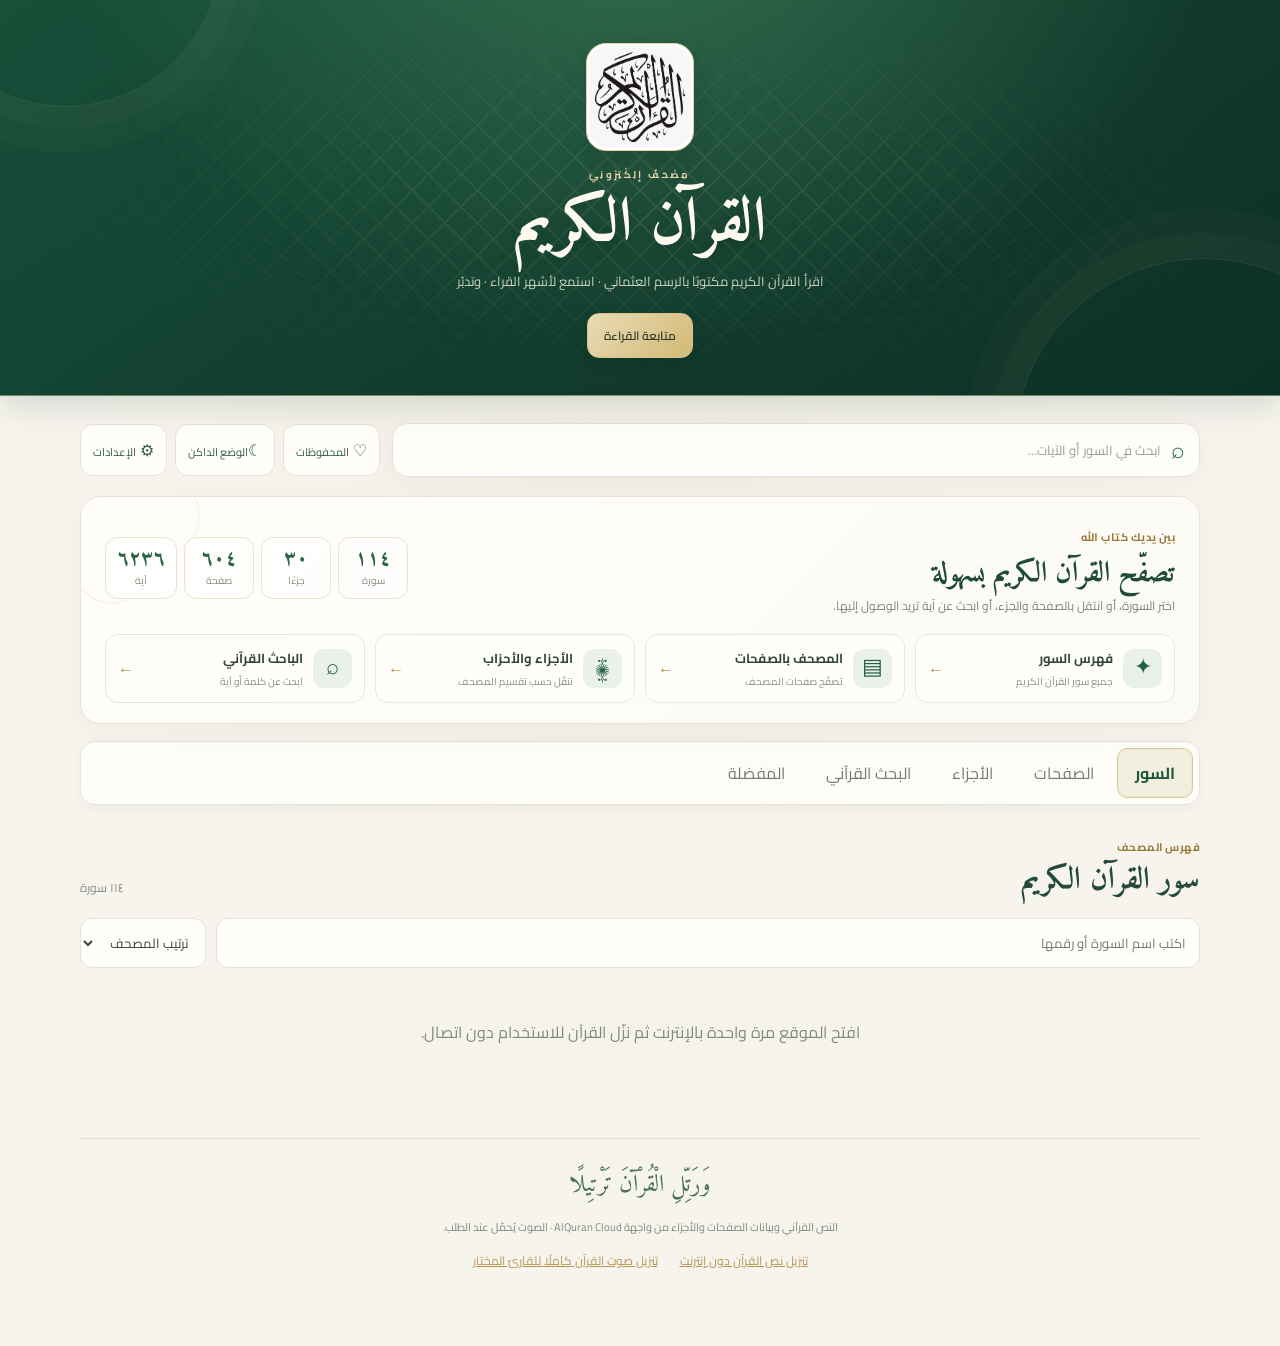
==== index.html @ c172cec4 "Create independent Quran website" ====
<!doctype html>
<html lang="ar" dir="rtl">
<head>
<meta charset="utf-8"><meta name="viewport" content="width=device-width,initial-scale=1,viewport-fit=cover">
<meta name="description" content="مصحف إلكتروني عربي سريع للقراءة والاستماع والبحث في القرآن الكريم، مع السور والأجزاء والصفحات والمفضلة.">
<meta name="robots" content="index,follow,max-image-preview:large"><meta name="author" content="القرآن الكريم">
<link rel="canonical" href="https://sadman8987-dev.github.io/quran/">
<meta property="og:type" content="website"><meta property="og:locale" content="ar_AR"><meta property="og:site_name" content="القرآن الكريم"><meta property="og:title" content="القرآن الكريم — مصحف إلكتروني"><meta property="og:description" content="اقرأ القرآن الكريم واستمع للتلاوات وابحث في السور والآيات بسرعة من أي جهاز."><meta property="og:url" content="https://sadman8987-dev.github.io/quran/"><meta property="og:image" content="https://sadman8987-dev.github.io/quran/mushaf-calligraphy.jpeg">
<meta name="twitter:card" content="summary_large_image"><meta name="twitter:title" content="القرآن الكريم — مصحف إلكتروني"><meta name="twitter:description" content="مصحف إلكتروني عربي سريع للقراءة والاستماع والبحث في القرآن الكريم."><meta name="twitter:image" content="https://sadman8987-dev.github.io/quran/mushaf-calligraphy.jpeg">
<meta name="google" content="notranslate"><meta name="apple-mobile-web-app-capable" content="yes">
<link rel="manifest" href="manifest.json"><link rel="icon" href="icon.svg" type="image/svg+xml"><link rel="apple-touch-icon" href="icon.svg">
<link rel="preconnect" href="https://fonts.googleapis.com"><link rel="preconnect" href="https://fonts.gstatic.com" crossorigin>
<link href="https://fonts.googleapis.com/css2?family=Amiri+Quran&family=Amiri:wght@400;700&family=Cairo:wght@400;500;600;700;800&display=swap" rel="stylesheet">
<style>
:root{--bg:#071b17;--panel:#102b24;--panel2:#173a30;--line:#315749;--gold:#d9b86e;--text:#f7f3e9;--muted:#a9beb3;--green:#9bd9b5;--reader-bg:#0b241d;--reader-size:31px}*{box-sizing:border-box}html{scroll-behavior:smooth}body{margin:0;background:radial-gradient(ellipse at 50% -18%,#1b4b3b 0,transparent 47%),var(--bg);color:var(--text);font-family:Cairo,Arial,sans-serif;min-height:100vh}.hero{position:relative;overflow:hidden;text-align:center;padding:36px 16px 30px;border-bottom:1px solid #d9b86e38;background:linear-gradient(180deg,#0d2b22a8,#071b17)}.hero-pattern{position:absolute;inset:0;opacity:.08;background-image:repeating-linear-gradient(45deg,transparent 0 18px,var(--gold) 19px 20px),repeating-linear-gradient(-45deg,transparent 0 18px,var(--gold) 19px 20px);mask-image:linear-gradient(#000,transparent)}.eyebrow{font-size:11px;letter-spacing:1.5px;color:var(--gold);font-weight:700}.hero .eyebrow{margin-top:14px}.hero h1{position:relative;font:700 clamp(38px,8vw,56px) Amiri,serif;color:var(--gold);margin:0}.hero p{position:relative;color:var(--muted);margin:0 0 16px}.hero-actions{position:relative;display:flex;justify-content:center;gap:9px}.app-shell{width:min(1120px,calc(100% - 28px));margin:22px auto 40px}.quick-tools{display:flex;gap:12px;align-items:center}.search-box{flex:1;display:flex;align-items:center;gap:10px;background:var(--panel);border:1px solid var(--line);border-radius:15px;padding:0 14px;color:var(--gold);font-size:23px}.search-box input{width:100%;border:0!important;background:transparent!important;padding:14px 0!important}.quick-buttons{display:flex;gap:8px}.icon-btn,.tool-btn,.btn,.tab,.text-btn,.close-btn{font-family:inherit;cursor:pointer}.icon-btn{background:var(--panel);border:1px solid var(--line);color:var(--text);border-radius:12px;padding:10px 12px}.icon-btn span{font-size:11px}.tabs{display:flex;gap:7px;overflow:auto;padding:16px 0 12px;border-bottom:1px solid #ffffff12}.tab{flex:none;background:transparent;border:1px solid transparent;color:var(--muted);border-radius:10px;padding:9px 15px}.tab.active{background:#d9b86e16;border-color:#d9b86e55;color:var(--gold)}.view{display:none;padding:22px 0}.view.active{display:block}.section-heading{display:flex;align-items:end;justify-content:space-between;margin-bottom:17px}.section-heading h2{font:700 29px Amiri;margin:1px 0;color:var(--text)}.muted{color:var(--muted)}.small{font-size:12px}.filter-row{display:flex;gap:10px;margin-bottom:15px}.field{min-width:0;background:var(--panel);color:var(--text);border:1px solid var(--line);border-radius:12px;padding:11px 13px;font:13px Cairo;outline:none}.field:focus,input:focus{border-color:var(--gold)}.filter-row .field:first-child{flex:1}.surah-grid{display:grid;grid-template-columns:repeat(3,minmax(0,1fr));gap:10px}.surah-card{display:flex;align-items:center;gap:12px;text-align:right;border:1px solid var(--line);border-radius:15px;background:linear-gradient(135deg,#102c24,#0b211b);color:var(--text);padding:13px;cursor:pointer;transition:.15s}.surah-card:hover,.surah-card:focus{border-color:var(--gold);transform:translateY(-1px)}.surah-number{width:36px;height:36px;flex:none;display:grid;place-items:center;border:1px solid #d9b86e7a;color:var(--gold);border-radius:11px;transform:rotate(45deg);font-size:12px}.surah-number span{transform:rotate(-45deg)}.surah-card strong{display:block;font:700 21px Amiri}.surah-card small{display:block;color:var(--muted);font-size:10px}.loading,.empty-state{padding:34px;text-align:center;color:var(--muted);grid-column:1/-1}.jump-card,.search-panel{background:var(--panel);border:1px solid var(--line);padding:18px;border-radius:17px;max-width:620px}.jump-card label{display:block;color:var(--gold);font-size:13px;margin-bottom:8px}.jump-controls{display:flex;gap:9px}.jump-controls .field{flex:1}.quick-numbers{display:flex;flex-wrap:wrap;gap:7px;margin-top:15px}.quick-numbers button{background:var(--panel2);border:1px solid var(--line);color:var(--text);border-radius:9px;padding:7px 10px;font:12px Cairo}.second-label{margin-top:20px}.search-panel{display:flex;gap:8px}.search-panel input{flex:1}.reader-view{margin:20px 0;border:1px solid var(--line);border-radius:20px;overflow:hidden;background:var(--reader-bg)}.reader-top{display:grid;grid-template-columns:auto 1fr auto;align-items:center;gap:12px;padding:16px;border-bottom:1px solid var(--line)}.reader-title{text-align:center}.reader-title h2{font:700 34px Amiri;color:var(--gold);margin:0}.reader-title p{margin:0;font-size:11px}.reader-toolbar{display:flex;align-items:center;justify-content:center;gap:8px;flex-wrap:wrap;padding:13px;border-bottom:1px solid var(--line)}.tool-btn{background:var(--panel2);border:1px solid var(--line);border-radius:9px;color:var(--text);padding:8px 11px;font-size:12px}.tool-highlight{background:#d9b86e;color:#17251e;border-color:var(--gold)}.reciter-select{max-width:180px;padding:8px}.audio-panel{padding:12px 18px;border-bottom:1px solid var(--line);background:#132f26}.audio-caption{display:flex;justify-content:space-between;color:var(--gold);font-size:12px;margin-bottom:8px}audio{width:100%;height:38px}.bismillah{text-align:center;padding:22px 10px 0;color:var(--gold);font:30px 'Amiri Quran',Amiri,serif}.quran-text{padding:24px clamp(15px,4vw,48px);font:var(--reader-size)/2.15 'Amiri Quran',Amiri,serif;text-align:justify;text-align-last:center;line-height:2.2;color:var(--text);overflow-wrap:anywhere}.ayah{cursor:pointer;border-radius:5px}.ayah:focus,.ayah.selected{background:#d9b86e20;outline:1px solid #d9b86e55}.ayah-end{display:inline-flex;position:relative;vertical-align:middle;align-items:center;justify-content:center;width:1.45em;height:1.45em;margin:0 .12em;color:var(--gold);font:600 .48em Cairo,sans-serif;white-space:nowrap;background:center/contain no-repeat url("data:image/svg+xml,%3Csvg xmlns='http://www.w3.org/2000/svg' viewBox='0 0 100 100'%3E%3Cpath d='M50 3 62 13 78 10 84 26 97 38 88 51 96 66 80 77 76 93 59 88 47 98 35 86 18 89 14 72 2 60 11 46 4 31 21 21 25 5 42 11Z' fill='none' stroke='%23d9b86e' stroke-width='4'/%3E%3Ccircle cx='50' cy='50' r='34' fill='none' stroke='%23d9b86e' stroke-width='2'/%3E%3C/svg%3E")}.ayah-end b{font-size:1.12em;font-weight:600}.sajda-label{font:11px Cairo;color:var(--gold);border:1px solid #d9b86e55;border-radius:5px;padding:1px 4px}.reader-bottom{display:flex;justify-content:space-between;padding:16px;border-top:1px solid var(--line)}.btn{border:1px solid var(--line);border-radius:11px;padding:10px 16px;font:600 12px Cairo}.btn-gold{background:var(--gold);color:#18251e;border-color:var(--gold)}.btn-outline{background:transparent;color:var(--text)}.btn-glass{background:#ffffff12;color:var(--text);border-color:#ffffff30}.full{width:100%;margin-top:12px}.saved-list{display:grid;gap:9px}.saved-item{display:flex;align-items:center;justify-content:space-between;gap:12px;background:var(--panel);border:1px solid var(--line);padding:12px;border-radius:13px}.saved-item strong{display:block}.saved-item small{color:var(--muted)}.saved-actions{display:flex;gap:6px}.saved-actions button{border:1px solid var(--line);border-radius:8px;padding:7px 9px;background:var(--panel2);color:var(--text);font:12px Cairo}.result-card{padding:15px;background:var(--panel);border:1px solid var(--line);border-radius:13px;margin-top:10px}.result-card p{font:23px/1.9 'Amiri Quran',Amiri,serif;margin:8px 0}.result-card small{color:var(--gold)}.site-footer{text-align:center;border-top:1px solid #ffffff14;padding:25px 10px;color:var(--muted);font-size:12px;margin-top:25px}.site-footer>span{font:24px Amiri;color:var(--gold)}.site-footer p{font-size:11px}.text-btn{border:0;background:none;color:var(--gold);text-decoration:underline;font:12px Cairo}.modal{width:min(420px,calc(100% - 28px));border:1px solid var(--line);border-radius:18px;background:var(--panel);color:var(--text);padding:20px}.modal::backdrop{background:#0009;backdrop-filter:blur(3px)}.modal-head{display:flex;justify-content:space-between;align-items:center}.modal-head h2{font:25px Amiri;color:var(--gold);margin:0 0 16px}.close-btn{background:none;border:0;color:var(--text);font-size:25px}.modal label{display:block;margin:14px 0;color:var(--muted);font-size:13px}.modal label .field,.modal select{width:100%;display:block;margin-top:8px}.modal input[type=range]{width:100%;accent-color:var(--gold)}body.theme-cream{--reader-bg:#f4ecd9;--text:#f7f3e9}.theme-cream .quran-text{color:#30291f;background:#f4ecd9}.theme-cream .reader-view{background:#f4ecd9}.theme-cream .reader-top,.theme-cream .reader-toolbar,.theme-cream .reader-bottom{background:#eee3cc;color:#30291f}.theme-cream .reader-title h2{color:#73551c}.theme-light{--reader-bg:#fff;--text:#f7f3e9}.theme-light .quran-text{color:#202820;background:#fff}.theme-light .reader-view{background:#fff}.theme-light .reader-top,.theme-light .reader-toolbar,.theme-light .reader-bottom{background:#f3f5f0;color:#202820}.theme-light .reader-title h2{color:#73551c}.hidden{display:none!important}@media(max-width:760px){.surah-grid{grid-template-columns:repeat(2,minmax(0,1fr))}.quick-tools{align-items:stretch;flex-direction:column}.quick-buttons{justify-content:flex-end}.reader-top{grid-template-columns:auto 1fr auto}.reader-top>.btn{padding:8px}.reader-title h2{font-size:29px}.quran-text{padding:20px 15px;font-size:calc(var(--reader-size) - 3px)}.filter-row{flex-direction:column}.hero{padding-top:26px}}@media(max-width:390px){.surah-grid{grid-template-columns:1fr}.surah-card{padding:10px}.reader-toolbar{gap:5px}.tool-btn{padding:7px}.reciter-select{max-width:150px}}
.audio-options{display:flex;justify-content:center;align-items:center;gap:20px;flex-wrap:wrap;margin-top:8px;color:var(--muted);font:12px Cairo}.audio-options label{display:flex;align-items:center;gap:7px}.audio-options .field{padding:5px 9px}.audio-options input{accent-color:var(--gold)}

/* Inspired by the reference site's green Quran directory; original implementation. */
:root{--bg:#f4f8f5;--panel:#fff;--panel2:#eef6f0;--line:#dce9df;--gold:#b78a37;--text:#24372c;--muted:#6d8174;--green:#218756;--reader-bg:#fff;--reader-size:31px}
body{background:#f4f8f5;color:#24372c}
.hero{background:linear-gradient(135deg,#176d45,#218756 58%,#2b9966);border-bottom:4px solid #d8c18a;padding:34px 16px 30px}
.hero-pattern{opacity:.11}
.hero .eyebrow{color:#e9d7a9}.hero h1{color:#fff;text-shadow:0 2px 12px #0a4c30}.hero p{color:#e0eee5}
.search-box{background:#fff;border-color:#dce9df;color:#218756;box-shadow:0 3px 14px #174c2b0a}.search-box input{color:#24372c}
.icon-btn{background:#fff;border-color:#dce9df;color:#276c48}
.tabs{border-bottom:1px solid #dce9df}.tab{color:#62796a}.tab.active{background:#e4f2e8;border-color:#9fc9ad;color:#176d45}
.section-heading h2{color:#263c2e}.field{background:#fff;color:#263c2e;border-color:#d7e5da}
.surah-grid{grid-template-columns:repeat(4,minmax(0,1fr));gap:9px}
.surah-card{background:#fff;border-color:#e0e9e2;color:#263c2e;box-shadow:0 2px 8px #174c2b08;transition:border-color .15s,box-shadow .15s}
.surah-card:hover,.surah-card:focus{border-color:#70ad83;box-shadow:0 5px 16px #174c2b12;transform:translateY(-1px)}
.surah-number{border-color:#b8d6c0;color:#218756}.surah-card small{color:#718477}
.jump-card,.search-panel,.result-card{background:#fff;border-color:#dce9df}
.quick-numbers button,.saved-actions button{background:#edf6ef;border-color:#dce9df;color:#315b40}
.reader-view{border-color:#dce9df;box-shadow:0 5px 24px #174c2b0a}.reader-top,.reader-bottom{background:#f5faf6}
.reader-title h2{color:#218756}.reader-toolbar{background:#f5faf6}
.tool-btn{background:#edf5ef;border-color:#d8e7dc;color:#315b40}
.tool-highlight,.btn-gold{background:#218756;border-color:#218756;color:#fff}.btn-outline{color:#315b40;border-color:#d2e1d6}
.audio-panel{background:#eaf4ed;border-color:#d5e6d9;color:#315b40}.audio-caption{color:#176d45}
.quran-text{color:#263c2e;background:#fff}.ayah:focus,.ayah.selected{background:#e4f2e8;outline:1px solid #77b58a}
.ayah-end{color:#a77b2d}.saved-item{background:#fff;border-color:#dce9df}
.result-card small{color:#218756}.site-footer{border-color:#dce9df;color:#6d8174}
.modal{background:#fff;color:#24372c;border-color:#dce9df}.modal label{color:#607568}
.reference-features{margin:22px 0 8px;padding:20px;background:#fff;border:1px solid #dfebe2;border-radius:18px;box-shadow:0 4px 18px #174c2b08}
.reference-intro{display:flex;justify-content:space-between;align-items:center;gap:18px;margin-bottom:18px}
.reference-intro h2{font:700 27px Amiri;margin:4px 0;color:#225f3c}.reference-intro p{font-size:13px;color:#718477;margin:0}
.reference-stats{display:flex;gap:8px;flex-wrap:wrap}.reference-stats span{min-width:65px;text-align:center;background:#f0f7f1;border:1px solid #e0ece3;border-radius:11px;padding:8px}
.reference-stats b{display:block;color:#218756;font:700 20px Amiri}.reference-stats small{display:block;color:#718477;font-size:10px}
.feature-grid{display:grid;grid-template-columns:repeat(4,minmax(0,1fr));gap:9px}
.feature-link{display:flex;align-items:center;gap:10px;text-align:right;padding:12px;background:#f8fbf8;border:1px solid #e1ece4;border-radius:12px;color:#2c4936;cursor:pointer;font-family:inherit}
.feature-link:hover{border-color:#8fbea0;background:#f0f8f2}.feature-icon{width:39px;height:39px;display:grid;place-items:center;border-radius:10px;background:#e4f2e8;color:#218756;font:22px Amiri;flex:none}
.feature-link b{display:block;font-size:13px}.feature-link small{display:block;color:#778a7d;font-size:10px;margin-top:2px}.feature-link i{margin-right:auto;color:#8b9c90;font-style:normal}
@media(max-width:850px){.surah-grid{grid-template-columns:repeat(3,minmax(0,1fr))}.feature-grid{grid-template-columns:repeat(2,minmax(0,1fr))}.reference-intro{align-items:flex-start;flex-direction:column}}
@media(max-width:560px){.surah-grid{grid-template-columns:repeat(2,minmax(0,1fr))}.reference-features{padding:14px}.reference-intro h2{font-size:24px}.feature-link{padding:10px;gap:8px}.feature-icon{width:34px;height:34px}}
@media(max-width:390px){.surah-grid{grid-template-columns:1fr}}


.page-index-title{font:700 20px Amiri;color:#225f3c;margin:22px 0 4px}
.page-grid{display:grid;grid-template-columns:repeat(8,minmax(0,1fr));gap:6px;margin-top:12px}
.page-number{border:1px solid #dce9df;border-radius:8px;background:#f7fbf8;color:#315b40;padding:8px 3px;font:12px Cairo;cursor:pointer}
.page-number:hover,.page-number:focus{background:#218756;color:#fff;border-color:#218756}
@media(max-width:700px){.page-grid{grid-template-columns:repeat(6,minmax(0,1fr));gap:5px}.page-number{padding:7px 2px;font-size:11px}}
@media(max-width:390px){.page-grid{grid-template-columns:repeat(5,minmax(0,1fr))}}


@media(max-width:560px){}
.brand-mark{position:relative;width:60px;height:60px;margin:0 auto 14px;border:1px solid #e5d2a4;border-radius:20px;display:grid;place-items:center;color:#f1dfb5;font:38px Amiri;background:#ffffff13;z-index:1}

.reciter-select{min-width:190px;max-width:250px}


/* Quran.com-inspired reading experience: original styling, with verified Uthmani text source. */
:root{--reader-bg:#fffdf8;--reader-ink:#242b27;--reader-line:#e8e2d5;--reader-accent:#176b48}
body{background:#f5f6f3;color:#26332b}
.app-shell{max-width:1120px}
.reader-view{background:var(--reader-bg);border:1px solid var(--reader-line);border-radius:18px;box-shadow:0 8px 32px #172b1b0b;overflow:hidden;color:var(--reader-ink)}
.reader-top{padding:22px 24px;background:#fff;border-bottom:1px solid var(--reader-line);display:grid;grid-template-columns:auto 1fr auto;align-items:center;gap:16px}
.reader-title{text-align:center}
.reader-title .eyebrow{color:#8b7448;letter-spacing:.02em}
.reader-title h2{font:700 27px Amiri,serif;color:#214d38;margin:4px 0}
.reader-title p{margin:0;color:#7d877f;font-size:12px}
.reader-toolbar{display:flex;align-items:center;justify-content:center;gap:9px;flex-wrap:wrap;padding:14px 18px;background:#fbfaf6;border-bottom:1px solid var(--reader-line)}
.reader-toolbar .tool-btn,.reader-toolbar .field{min-height:40px;border-radius:10px}
.reader-toolbar .tool-btn{background:#fff;border:1px solid #e4e4dc;color:#3e5145}
.reader-toolbar .tool-highlight{background:#176b48;color:#fff;border-color:#176b48}
.reciter-select{min-width:210px}
.audio-panel{margin:16px 22px;padding:15px 18px;border:1px solid #dfe9df;border-radius:14px;background:#f4f8f3}
.audio-panel audio{width:100%;margin:10px 0}
.bismillah{margin:22px auto 0;text-align:center;color:#263e30;font:30px/2.1 'Amiri Quran',Amiri,serif}
.quran-text{max-width:900px;margin:0 auto;padding:36px 46px 48px;background:transparent;color:#252d28;text-align:justify;text-align-last:center;direction:rtl;font-family:'Amiri Quran','Amiri',serif;font-size:clamp(27px,3.1vw,38px);line-height:2.35;letter-spacing:0;word-spacing:1px;unicode-bidi:plaintext}
.ayah{display:inline;white-space:normal;border:0;border-radius:0;padding:0;margin:0;background:transparent!important;outline:0!important;color:inherit;cursor:default;box-decoration-break:clone;-webkit-box-decoration-break:clone}
.ayah-end{display:inline-flex;vertical-align:middle;align-items:center;justify-content:center;width:1.48em;height:1.48em;margin:0 .12em;color:#94743b;font-family:Amiri,serif;font-size:.58em;line-height:1;border:1px solid #c8ad73;border-radius:50%;background:#fffdf7;position:relative}
.ayah-end:before{content:"";position:absolute;inset:3px;border:1px solid #ddcda7;border-radius:50%}
.ayah-end b{font-weight:700;position:relative;z-index:1}
.sajda-label{font:12px Cairo,sans-serif;color:#8b7040;background:#f6f0e2;border-radius:6px;padding:2px 6px}
.reader-bottom{display:flex;justify-content:space-between;gap:12px;padding:18px 24px;background:#fbfaf6;border-top:1px solid var(--reader-line)}
.reader-bottom .btn{min-width:130px}
.site-footer{color:#78837b}
@media(max-width:650px){
 .reader-view{border-radius:13px}
 .reader-top{padding:15px 12px;gap:8px}
 .reader-title h2{font-size:23px}
 .reader-toolbar{justify-content:flex-start;padding:12px;gap:7px}
 .reader-toolbar .tool-btn{padding:8px 10px;font-size:12px}
 .reciter-select{min-width:150px;max-width:100%;flex:1}
 .quran-text{padding:24px 16px 32px;font-size:var(--reader-size);line-height:2.15;word-spacing:0}
 .bismillah{font-size:27px}
 .reader-bottom{padding:14px 12px}
}

</style>
<link rel="stylesheet" href="style.css?v=36">
<meta name="theme-color" id="themeColorMeta" content="#123f30">
<title>القرآن الكريم — مصحف إلكتروني للقراءة والاستماع</title>
<script type="application/ld+json">{"@context":"https://schema.org","@type":"WebSite","name":"القرآن الكريم","alternateName":"مصحف إلكتروني","url":"https://sadman8987-dev.github.io/quran/","inLanguage":"ar","description":"مصحف إلكتروني عربي سريع للقراءة والاستماع والبحث في القرآن الكريم."}</script>
</head>
<body>
<script>try{if(localStorage.getItem('ward:siteTheme')==='"dark"')document.body.classList.add('site-dark')}catch{}</script>
<header class="hero">
 <div class="hero-pattern"></div><img class="hero-calligraphy" src="mushaf-calligraphy.jpeg" alt="شعار بخط عربي للمصحف" width="108" height="108" fetchpriority="high">
 <div class="eyebrow">مِصْحَفٌ إِلِكْتِرُونِيّ</div><h1>القرآن الكريم</h1>
 <p>اقرأ القرآن الكريم مكتوبًا بالرسم العثماني · استمع لأشهر القراء · وتدبّر</p>
 <div class="hero-actions"><button id="continueBtn" class="btn btn-gold">متابعة القراءة</button><button id="installBtn" class="btn btn-glass" hidden>تثبيت التطبيق</button></div>
</header>
<main class="app-shell">
 <section class="quick-tools">
  <label class="search-box"><span>⌕</span><input id="globalSearch" type="search" placeholder="ابحث في السور أو الآيات..." autocomplete="off"></label>
  <div class="quick-buttons"><button class="icon-btn" id="bookmarksBtn" title="المفضلة">♡ <span>المحفوظات</span></button><button class="icon-btn" id="globalThemeBtn" type="button" aria-pressed="false" title="الوضع الداكن"><span class="theme-icon" aria-hidden="true">☾</span><span data-theme-label>الوضع الداكن</span></button><button class="icon-btn" id="settingsBtn" title="الإعدادات">⚙ <span>الإعدادات</span></button></div>
 </section>
 <section class="reference-features" aria-label="خدمات المصحف">
  <div class="reference-intro"><div><span class="eyebrow">بين يديك كتاب الله</span><h2>تصفّح القرآن الكريم بسهولة</h2><p>اختر السورة، أو انتقل بالصفحة والجزء، أو ابحث عن آية تريد الوصول إليها.</p></div><div class="reference-stats"><span><b>١١٤</b><small>سورة</small></span><span><b>٣٠</b><small>جزءًا</small></span><span><b>٦٠٤</b><small>صفحة</small></span><span><b>٦٢٣٦</b><small>آية</small></span></div></div>
  <div class="feature-grid">
   <button class="feature-link" data-target="home"><span class="feature-icon">✦</span><span><b>فهرس السور</b><small>جميع سور القرآن الكريم</small></span><i>←</i></button>
   <button class="feature-link" data-target="pages"><span class="feature-icon">▤</span><span><b>المصحف بالصفحات</b><small>تصفّح صفحات المصحف</small></span><i>←</i></button>
   <button class="feature-link" data-target="juz"><span class="feature-icon">۩</span><span><b>الأجزاء والأحزاب</b><small>تنقّل حسب تقسيم المصحف</small></span><i>←</i></button>
   <button class="feature-link" data-target="search"><span class="feature-icon">⌕</span><span><b>الباحث القرآني</b><small>ابحث عن كلمة أو آية</small></span><i>←</i></button>
  </div>
 </section>
 <nav class="tabs" aria-label="أقسام المصحف">
  <button class="tab active" data-view="home">السور</button><button class="tab" data-view="pages">الصفحات</button><button class="tab" data-view="juz">الأجزاء</button><button class="tab" data-view="search">البحث القرآني</button><button class="tab" data-view="saved">المفضلة</button>
 </nav>
 <section id="homeView" class="view active">
  <div class="section-heading"><div><span class="eyebrow">فهرس المصحف</span><h2>سور القرآن الكريم</h2></div><span id="surahCount" class="muted">١١٤ سورة</span></div>
  <div class="filter-row"><input id="surahFilter" class="field" placeholder="اكتب اسم السورة أو رقمها"><select id="surahSort" class="field"><option value="asc">ترتيب المصحف</option><option value="desc">عكسي</option></select></div>
  <div id="surahGrid" class="surah-grid"><div class="loading">جارٍ تحميل فهرس السور…</div></div>
 </section>
 <section id="pagesView" class="view">
  <div class="section-heading"><div><span class="eyebrow">مصحف المدينة</span><h2>التنقل بالصفحات</h2></div><span class="muted">٦٠٤ صفحات</span></div>
  <div class="jump-card"><label for="pageNumber">رقم الصفحة</label><div class="jump-controls"><input id="pageNumber" class="field" type="number" min="1" max="604" value="1"><button id="openPage" class="btn btn-gold">اذهب للصفحة</button></div><div class="quick-numbers"><button data-page="1">الفاتحة</button><button data-page="2">البقرة</button><button data-page="142">الأعراف</button><button data-page="262">الكهف</button><button data-page="502">يس</button><button data-page="582">النبأ</button></div><h3 class="page-index-title">فهرس صفحات المصحف</h3><p class="muted small">اختر رقم الصفحة للانتقال إليها مباشرة.</p><div id="pageGrid" class="page-grid" aria-label="فهرس الصفحات"></div></div>
 </section>
 <section id="juzView" class="view">
  <div class="section-heading"><div><span class="eyebrow">تقسيم المصحف</span><h2>الأجزاء والأحزاب</h2></div></div>
  <div class="jump-card"><label for="juzNumber">اختر الجزء</label><div class="jump-controls"><select id="juzNumber" class="field"></select><button id="openJuz" class="btn btn-gold">فتح الجزء</button></div><label for="hizbNumber" class="second-label">أو اختر ربع الحزب</label><div class="jump-controls"><select id="hizbNumber" class="field"></select><button id="openHizb" class="btn btn-outline">فتح ربع الحزب</button></div></div>
 </section>
 <section id="searchView" class="view">
  <div class="section-heading"><div><span class="eyebrow">تدبّر وبحث</span><h2>البحث في القرآن الكريم</h2></div></div>
  <div class="search-panel" role="search"><input id="verseSearch" class="field" type="search" maxlength="100" autocomplete="off" aria-label="كلمة أو عبارة قرآنية" placeholder="اكتب كلمة أو جزءًا من آية"><button id="runSearch" class="btn btn-gold" type="button">بحث في الآيات</button></div>
  <div id="searchSuggestions" class="search-suggestions" aria-label="عبارات مقترحة"><span>جرّب البحث عن:</span><button type="button" data-search-term="الرحمن الرحيم">الرحمن الرحيم</button><button type="button" data-search-term="قل هو الله أحد">قل هو الله أحد</button><button type="button" data-search-term="والضحى">والضحى</button></div>
  <p id="searchHelp" class="muted small">تُعرض النتائج من نص القرآن بالرسم العثماني، ويمكنك الانتقال مباشرةً إلى موضع الآية.</p><div id="searchResults" aria-live="polite" aria-busy="false"></div>
 </section>
 <section id="savedView" class="view">
  <div class="section-heading"><div><span class="eyebrow">علاماتك المرجعية</span><h2>المفضلة والمواضع المحفوظة</h2></div></div><div id="savedList" class="saved-list"></div>
 </section>
 <section id="readerView" class="reader-view" hidden>
  <div class="reader-top"><button id="backBtn" class="btn btn-outline">→ الفهرس</button><div class="reader-title"><span id="readerMeta" class="eyebrow"></span><h2 id="readerName">سورة الفاتحة</h2><p id="readerSub" class="muted"></p></div><button id="surahFavBtn" class="icon-btn" title="حفظ السورة">♡</button></div>
  <div class="reader-toolbar">
   <button id="fontDown" class="tool-btn" aria-label="تصغير الخط">A−</button><button id="fontUp" class="tool-btn" aria-label="تكبير الخط">A+</button>
   <button id="themeBtn" class="tool-btn">لون القراءة</button><button id="listenBtn" class="tool-btn tool-highlight">▶ استماع</button><button id="downloadSurahAudio" class="tool-btn" type="button">⬇ تنزيل الصوت</button>
   <select id="reciterSelect" class="field reciter-select" aria-label="القارئ"><option value="Alafasi">مشاري راشد العفاسي</option><option value="Alsudaes">عبدالرحمن السديس</option><option value="maher">ماهر المعيقلي</option><option value="Al-Hussary">محمود خليل الحصري</option><option value="Al-Minshawi">محمد صديق المنشاوي</option><option value="Abdulbaset">عبدالباسط عبدالصمد</option><option value="Al-Ghamdi">سعد الغامدي</option><option value="Al-Shuraim">سعود الشريم</option><option value="Fares">فارس عباد</option><option value="Al-Dosari">ياسر الدوسري</option><option value="Al-Johany">عبدالله عواد الجهني</option><option value="Ali-Alhuthaifi">علي الحذيفي</option><option value="Jaber">علي جابر</option><option value="Al-Qahtani">خالد القحطاني</option><option value="Al-Mattrod">عبدالله المطرود</option><option value="qattamy">ناصر القطامي</option><option value="aljalil">خالد الجليل</option><option value="Idris-Abkar">إدريس أبكر</option><option value="Shatri">أبو بكر الشاطري</option><option value="Mahmoud-El-Banna">محمود علي البنا</option><option value="Islam-Sobhi">إسلام صبحي</option></select>
  </div>
  <div id="audioPanel" class="audio-panel" hidden><div class="audio-caption"><span id="audioLabel">التلاوة</span><button id="closeAudio" class="text-btn">إغلاق</button></div><audio id="audioPlayer" controls preload="none"></audio><div class="audio-options"><label>السرعة <select id="playbackRate" class="field"><option value="0.75">0.75×</option><option value="1" selected>1×</option><option value="1.25">1.25×</option><option value="1.5">1.5×</option></select></label><label><input id="repeatAudio" type="checkbox"> تكرار السورة / المقطع</label></div><div id="audioOfflineStatus" class="muted small" aria-live="polite"></div></div>
  <div id="surahBismillah" class="bismillah" hidden>بِسْمِ اللَّهِ الرَّحْمَٰنِ الرَّحِيمِ</div>
  <article id="quranText" class="quran-text" lang="ar" dir="rtl" translate="no"><div class="loading">اختر سورة للبدء</div></article>
  <div class="reader-bottom"><button id="prevSurah" class="btn btn-outline">السورة السابقة</button><button id="nextSurah" class="btn btn-gold">السورة التالية</button></div>
 </section>
 <footer class="site-footer"><span>وَرَتِّلِ الْقُرْآنَ تَرْتِيلًا</span><p>النص القرآني وبيانات الصفحات والأجزاء من واجهة AlQuran Cloud · الصوت يُحمّل عند الطلب.</p><div style="display:flex;gap:10px;justify-content:center;flex-wrap:wrap;margin-top:10px"><button id="downloadQuran" class="text-btn">تنزيل نص القرآن دون إنترنت</button><button id="downloadAudioAll" class="text-btn">تنزيل صوت القرآن كاملًا للقارئ المختار</button></div><div id="offlineStatus" class="muted small" aria-live="polite"></div></footer>
</main>
<dialog id="settingsDialog" class="modal"><form method="dialog"><div class="modal-head"><h2>إعدادات القراءة</h2><button class="close-btn" aria-label="إغلاق">×</button></div><label>مظهر القراءة<select id="readingTheme" class="field"><option value="dark">أخضر داكن</option><option value="cream">ورق عاجي</option><option value="light">فاتح</option></select></label><label>حجم الخط<input id="fontRange" type="range" min="22" max="42" value="31"></label><p class="muted small">يتم حفظ تفضيلاتك على هذا الجهاز فقط.</p><button class="btn btn-gold full">حفظ</button></form></dialog>
<script>
'use strict';
const API='https://api.alquran.cloud/v1';
const $=id=>document.getElementById(id);
const store={get(k,d){try{return JSON.parse(localStorage.getItem('ward:'+k))??d}catch{return d}},set(k,v){localStorage.setItem('ward:'+k,JSON.stringify(v))}};
let surahs=[],activeSurah=0,activeAyahs=[],deferredInstall=null,theme=store.get('theme','dark'),siteTheme=store.get('siteTheme','light'),fontSize=store.get('fontSize',31);
const cache=new Map();
async function api(path,options={}){const r=await fetch(API+path,options);if(!r.ok)throw new Error('تعذر الاتصال بمصدر البيانات القرآنية');const j=await r.json();if(j.code!==200)throw new Error(j.status||'تعذر تحميل البيانات');return j.data}
function normalize(s){return s.normalize('NFD').replace(/[\u064B-\u065F\u0670\u0640]/g,'').replace(/[أإآٱ]/g,'ا').replace(/ى/g,'ي').replace(/ؤ/g,'و').replace(/ئ/g,'ي').replace(/ة/g,'ه').trim()}
function arNum(n){return Number(n).toLocaleString('ar-EG')}
const BASMALA_RE=/^بِسْمِ\s*[ٱا]للَّهِ\s*[ٱا]لرَّحْمَٰنِ\s*[ٱا]لرَّحِيمِ(?=\s|$)\s*/u;
const BASMALA_RE_PLAIN=/^بِسْمِ\s*اللَّهِ\s*الرَّحْمَٰنِ\s*الرَّحِيمِ(?=\s|$)\s*/u;
function cleanBasmala(text){return String(text).replace(/^\uFEFF/,'').replace(BASMALA_RE,'').replace(BASMALA_RE_PLAIN,'')}
function renderAyahs(ayahs,{fallbackSurah=activeSurah,showOpeningBasmala=false}={}){
 return ayahs.map(a=>{
  const surahNo=Number(a.surah?.number||fallbackSurah),n=Number(a.numberInSurah);
  const opening=n===1&&surahNo!==1&&surahNo!==9;
  const prefix=showOpeningBasmala&&opening?'<div class="bismillah bismillah-inline" lang="ar" dir="rtl">بِسْمِ اللَّهِ الرَّحْمَٰنِ الرَّحِيمِ</div>':'';
  const text=opening?cleanBasmala(a.text):a.text;
  const sajda=!!a.sajda&&a.sajda!==false;
  const globalNo=a.number??a.globalNumber??'';
  return prefix+'<span class="ayah" id="ayah-'+n+'" tabindex="0" data-ayah="'+n+'" data-surah="'+surahNo+'" data-global="'+globalNo+'">'+text+' <span class="ayah-end" aria-label="الآية '+n+'"><b>'+arNum(n)+'</b></span> '+(sajda?'<span class="sajda-label">۩ سجدة</span>':'')+'</span>';
 }).join(' ')
}
function showView(name){document.querySelectorAll('.view').forEach(v=>v.classList.remove('active'));$(name+'View').classList.add('active');

document.querySelectorAll('.tab').forEach(t=>t.classList.toggle('active',t.dataset.view===name));$('readerView').hidden=true;window.scrollTo({top:document.querySelector('.tabs').offsetTop,behavior:'smooth'})}
function card(s){return '<button class="surah-card" data-surah="'+s.number+'"><span class="surah-number"><span>'+arNum(s.number)+'</span></span><span><strong>'+s.name+'</strong><small>'+(s.revelationType==='Meccan'?'مكية':'مدنية')+' · '+arNum(s.numberOfAyahs)+' آية</small></span></button>'}
function renderSurahs(){let q=normalize($('surahFilter').value||'');let list=surahs.filter(s=>normalize(s.name).includes(q)||String(s.number)===q);if($('surahSort').value==='desc')list.reverse();$('surahGrid').innerHTML=list.length?list.map(card).join(''):'<div class="empty-state">لا توجد نتائج مطابقة</div>';$('surahCount').textContent=arNum(list.length)+' سورة'}
async function openSurah(id,ayah=1,markTarget=false){
 id=Math.min(114,Math.max(1,Number(id)||1));
 const requestedAyah=Math.max(1,Number(ayah)||1),meta=surahs.find(s=>s.number===id);
 activeSurah=id;$('homeView').classList.remove('active');document.querySelectorAll('.view').forEach(v=>v.classList.remove('active'));
 $('readerView').hidden=false;$('readerName').textContent=meta?.name||'القرآن الكريم';$('readerMeta').textContent='السورة '+arNum(id);
 $('readerSub').textContent=(meta?.revelationType==='Meccan'?'مكية':'مدنية')+' · '+arNum(meta?.numberOfAyahs||0)+' آية';
 $('quranText').innerHTML='<div class="loading">جارٍ تحميل الآيات…</div>';$('surahBismillah').hidden=(id===1||id===9);
 $('surahFavBtn').textContent=store.get('surahs',[]).includes(id)?'♥':'♡';window.scrollTo({top:$('readerView').offsetTop-10,behavior:'smooth'});
 try{
  let data=cache.get(id);
  if(!data){try{data=await api('/surah/'+id+'/quran-uthmani')}catch(networkError){try{data=await getOfflineSurah(id)}catch{}if(!data)throw networkError}cache.set(id,data);saveSurahToDB(id,data).catch(()=>{})}
  activeAyahs=data.ayahs||[];
  const targetAyah=Math.min(requestedAyah,activeAyahs.length||1);
  $('quranText').innerHTML=renderAyahs(activeAyahs,{fallbackSurah:id});store.set('last',{surah:id,ayah:targetAyah});
  $('prevSurah').disabled=id===1;$('nextSurah').disabled=id===114;$('audioPanel').hidden=true;$('audioPlayer').pause();$('audioPlayer').removeAttribute('src');$('audioPlayer').load();
  requestAnimationFrame(()=>highlightAyah(targetAyah,id,true,markTarget));
 }catch(e){$('quranText').innerHTML='<div class="empty-state">'+e.message+'<br><button class="btn btn-gold" id="retrySurah">إعادة المحاولة</button></div>';$('retrySurah').onclick=()=>openSurah(id,requestedAyah,markTarget)}
}
function highlightAyah(n,sn=activeSurah,scroll=true,markTarget=true){
 const ayahs=[...document.querySelectorAll('.ayah')],el=ayahs.find(x=>Number(x.dataset.ayah)===Number(n)&&(!x.dataset.surah||Number(x.dataset.surah)===Number(sn)));
 if(!el)return null;
 ayahs.forEach(x=>x.classList.toggle('selected',markTarget&&x===el));
 if(scroll)requestAnimationFrame(()=>{if(el.isConnected){const top=window.scrollY+el.getBoundingClientRect().top-120;window.scrollTo({top:Math.max(0,top),behavior:'smooth'})}});
 return el;
}
 function clearAyahSelection(){document.querySelectorAll('.ayah.selected').forEach(x=>x.classList.remove('selected'))}
async function openPage(n){n=Math.min(604,Math.max(1,Number(n)||1));$('pageNumber').value=n;showReader();$('readerName').textContent='صفحة '+arNum(n);$('readerMeta').textContent='مصحف المدينة المنورة';$('readerSub').textContent='الصفحة '+arNum(n)+' من ٦٠٤';$('surahBismillah').hidden=true;$('quranText').innerHTML='<div class="loading">جارٍ تحميل الصفحة…</div>';try{const d=await api('/page/'+n+'/quran-uthmani');activeSurah=d.ayahs[0].surah.number;activeAyahs=d.ayahs;$('quranText').innerHTML=renderAyahs(activeAyahs,{showOpeningBasmala:true});store.set('last',{surah:activeSurah,ayah:activeAyahs[0].numberInSurah,page:n});$('readerMeta').textContent=activeAyahs[0].surah.name+' · صفحة '+arNum(n);$('readerSub').textContent='من '+activeAyahs[0].surah.name+' إلى '+activeAyahs.at(-1).surah.name;}catch(e){$('quranText').textContent=e.message}}
function showReader(){document.querySelectorAll('.view').forEach(v=>v.classList.remove('active'));$('readerView').hidden=false;window.scrollTo({top:$('readerView').offsetTop-10,behavior:'smooth'})}
async function openSegment(type,n){showReader();$('readerName').textContent=type==='juz'?'الجزء '+arNum(n):'ربع الحزب '+arNum(n);$('readerMeta').textContent='تقسيم المصحف';$('readerSub').textContent='جارٍ تحميل النص';$('quranText').innerHTML='<div class="loading">جارٍ تحميل المقطع…</div>';$('surahBismillah').hidden=true;try{const d=await api('/'+(type==='juz'?'juz':'hizbQuarter')+'/'+n+'/quran-uthmani');activeAyahs=d.ayahs;activeSurah=activeAyahs[0].surah.number;$('quranText').innerHTML=renderAyahs(activeAyahs,{showOpeningBasmala:true});$('readerSub').textContent=activeAyahs.length+' آية · '+activeAyahs[0].surah.name;}catch(e){$('quranText').textContent=e.message}}
const RECITERS={"Alafasi":{"name":"مشاري راشد العفاسي","base":"https://server8.mp3quran.net/afs/"},"Alsudaes":{"name":"عبدالرحمن السديس","base":"https://server11.mp3quran.net/sds/"},"maher":{"name":"ماهر المعيقلي","base":"https://server12.mp3quran.net/maher/"},"Al-Hussary":{"name":"محمود خليل الحصري","base":"https://server13.mp3quran.net/husr/"},"Al-Minshawi":{"name":"محمد صديق المنشاوي","base":"https://server10.mp3quran.net/minsh/"},"Abdulbaset":{"name":"عبدالباسط عبدالصمد","base":"https://server7.mp3quran.net/basit/Almusshaf-Al-Mojawwad/"},"Al-Ghamdi":{"name":"سعد الغامدي","base":"https://server7.mp3quran.net/s_gmd/"},"Al-Shuraim":{"name":"سعود الشريم","base":"https://server7.mp3quran.net/shur/"},"Fares":{"name":"فارس عباد","base":"https://server8.mp3quran.net/frs_a/"},"Al-Dosari":{"name":"ياسر الدوسري","base":"https://archive.org/download/Yasser_Aldosari_MP3_Quran/"},"Al-Johany":{"name":"عبدالله عواد الجهني","base":"https://ia903409.us.archive.org/26/items/s20sssssssssssssssssssssssss210418/"},"Ali-Alhuthaifi":{"name":"علي الحذيفي","base":"https://server9.mp3quran.net/hthfi/"},"Jaber":{"name":"علي جابر","base":"https://server11.mp3quran.net/a_jbr/"},"Al-Qahtani":{"name":"خالد القحطاني","base":"https://server10.mp3quran.net/qht/"},"Al-Mattrod":{"name":"عبدالله المطرود","base":"https://server8.mp3quran.net/mtrod/"},"qattamy":{"name":"ناصر القطامي","base":"https://server6.mp3quran.net/qtm/"},"aljalil":{"name":"خالد الجليل","base":"https://server10.mp3quran.net/jleel/"},"Idris-Abkar":{"name":"إدريس أبكر","base":"https://server6.mp3quran.net/abkr/"},"Shatri":{"name":"أبو بكر الشاطري","base":"https://server11.mp3quran.net/shatri/"},"Mahmoud-El-Banna":{"name":"محمود علي البنا","base":"https://archive.org/compress/golmami2005_yahoo_002_20180411_2112/"}, "Islam-Sobhi":{"name":"إسلام صبحي","base":"https://cdn.mp3quran.net/audio/islam-sobhi/r1/"}};
const remoteAudioBases=new Map();
async function initRemoteAudio(){try{const r=await fetch('https://www.mp3quran.net/api/v3/reciters?language=ar');if(!r.ok)return;const data=await r.json();(data.reciters||[]).forEach(reciter=>(reciter.moshaf||[]).forEach(moshaf=>{const surahs=(moshaf.surah_list||'').split(',').filter(Boolean);if(moshaf.server&&surahs.length>=114){const key=normalize(reciter.name);if(!remoteAudioBases.has(key)||/حفص|مرتل|مرتّل/.test(moshaf.name||''))remoteAudioBases.set(key,moshaf.server)}}))}catch(_){}
}
let audioAyahs=[],audioIndex=0;
function reciterLabel(){return RECITERS[$('reciterSelect').value]?.name||'القارئ المختار'}
async function loadRecitation(surahId,startIndex=0){
 const reciter=RECITERS[$('reciterSelect').value],audio=$('audioPlayer');
 if(!reciter)throw Error('القارئ غير معروف');
 $('audioPanel').hidden=false;$('audioLabel').textContent=$('readerName').textContent+' · '+reciter.name;$('listenBtn').textContent='جارٍ تحميل التلاوة…';
 try{
  audioAyahs=[];audioIndex=0;
  const file=String(surahId).padStart(3,'0')+'.mp3';
  const base=remoteAudioBases.get(normalize(reciter.name))||reciter.base;audio.preload='auto';audio.src=base+file;audio.playbackRate=Number($('playbackRate').value||1);audio.load();
  $('audioLabel').textContent=reciter.name+' · سورة '+$('readerName').textContent;
  await audio.play();$('listenBtn').textContent='❚❚ إيقاف / تشغيل';
 }catch(err){$('audioLabel').textContent='تعذر تشغيل صوت '+reciter.name+'. جرّب قارئًا آخر أو أعد المحاولة.';$('listenBtn').textContent='▶ إعادة المحاولة'}
}
async function playRecitationAyah(){
 const audio=$('audioPlayer');
 if(!audio.src) return;
 await audio.play();$('listenBtn').textContent='❚❚ إيقاف / تشغيل';
}
async function playSurah(){
 if(!activeSurah)return;
 const audio=$('audioPlayer'),rid=$('reciterSelect').value;
 if(audio.dataset.surah===String(activeSurah)&&audio.dataset.reciter===rid&&audio.src){
  if(audio.paused){try{await audio.play();$('listenBtn').textContent='❚❚ إيقاف / تشغيل'}catch(e){$('listenBtn').textContent='▶ إعادة المحاولة'}}
  else{audio.pause();$('listenBtn').textContent='▶ استكمال التلاوة'}
  return;
 }
 audio.pause();audio.dataset.surah=String(activeSurah);audio.dataset.reciter=rid;
 await loadRecitation(activeSurah,0);
}
function advanceRecitation(){
 const a=$('audioPlayer');
 if($('repeatAudio').checked){a.currentTime=0;a.play().catch(()=>{});return}
 a.pause();a.currentTime=0;
 $('listenBtn').textContent='▶ استماع';
 $('audioLabel').textContent='انتهت التلاوة';
}
function favorites(){return store.get('favorites',[])}
function saveFavorite(a){const k=a.number;let f=favorites();if(f.some(x=>x.number===k))f=f.filter(x=>x.number!==k);else f.push({number:k,surah:a.surah.number,surahName:a.surah.name,ayah:a.numberInSurah,text:a.text});store.set('favorites',f);renderSaved()}
function renderSaved(){const fav=favorites(),savs=store.get('surahs',[]),last=store.get('last',null);let html='';if(last)html+='<div class="saved-item"><div><strong>متابعة القراءة</strong><small>السورة '+arNum(last.surah)+' · الآية '+arNum(last.ayah||1)+'</small></div><div class="saved-actions"><button data-resume>متابعة</button></div></div>';savs.forEach(id=>{const s=surahs.find(x=>x.number===id);if(s)html+='<div class="saved-item"><div><strong>'+s.name+'</strong><small>سورة محفوظة</small></div><div class="saved-actions"><button data-open="'+id+'">فتح</button><button data-unfav="'+id+'">إزالة</button></div></div>'});fav.forEach(a=>html+='<div class="saved-item"><div><strong>'+a.surahName+' · الآية '+arNum(a.ayah)+'</strong><small>'+a.text.slice(0,65)+'…</small></div><div class="saved-actions"><button data-open="'+a.surah+'" data-ayah="'+a.ayah+'">فتح</button><button data-favdel="'+a.number+'">×</button></div></div>');$('savedList').innerHTML=html||'<div class="empty-state">لم تحفظ أي آية أو سورة بعد.</div>'}
let searchMatches=[],searchPage=0,searchRequestId=0,searchController=null;
const SEARCH_PAGE_SIZE=20;
function renderSearchResults(){
 const total=searchMatches.length,start=searchPage*SEARCH_PAGE_SIZE,pages=Math.ceil(total/SEARCH_PAGE_SIZE);
 const rows=searchMatches.slice(start,start+SEARCH_PAGE_SIZE).map(a=>{
  const surahNo=Number(a.surah?.number||0),ayahNo=Number(a.numberInSurah);
  const opening=ayahNo===1&&surahNo!==1&&surahNo!==9;
  const text=String(a.text||'').replace(/^\uFEFF/,'');
  const ayahText=opening?cleanBasmala(text):text;
  const basmala=opening?'<div class="search-bismillah" lang="ar" dir="rtl">بِسْمِ ٱللَّهِ ٱلرَّحْمَٰنِ ٱلرَّحِيمِ</div>':'';
  return '<article class="result-card search-result"><div class="search-result-meta"><span>'+a.surah.name+'</span><span>الآية '+arNum(ayahNo)+'</span></div>'+basmala+'<p class="search-ayah-text" lang="ar" dir="rtl">'+ayahText+'</p><button class="btn btn-outline" type="button" data-open="'+surahNo+'" data-ayah="'+ayahNo+'">الانتقال إلى الآية <span aria-hidden="true">←</span></button></article>'
 }).join('');
 const nav=pages>1?'<nav class="search-pagination" aria-label="صفحات نتائج البحث"><button class="btn btn-outline" type="button" data-search-page="'+(searchPage-1)+'" '+(searchPage===0?'disabled':'')+'>السابق</button><span>صفحة '+arNum(searchPage+1)+' من '+arNum(pages)+'</span><button class="btn btn-outline" type="button" data-search-page="'+(searchPage+1)+'" '+(searchPage>=pages-1?'disabled':'')+'>التالي</button></nav>':'';
 $('searchResults').setAttribute('aria-busy','false');
 $('searchResults').innerHTML='<div class="search-summary">عُثر على <strong>'+arNum(total)+'</strong> نتيجة</div><div class="search-result-list">'+rows+'</div>'+nav;
}
async function searchQuran(query){
 const raw=String(query??$('verseSearch').value).trim().replace(/\s+/g,' '),requestId=++searchRequestId;
 if(searchController)searchController.abort();
 searchMatches=[];searchPage=0;
 if(!raw){$('searchResults').setAttribute('aria-busy','false');$('searchResults').innerHTML='<div class="empty-state">اكتب كلمة أو جزءًا من آية لبدء البحث.</div>';return}
 if([...raw].length<2){$('searchResults').setAttribute('aria-busy','false');$('searchResults').innerHTML='<div class="empty-state">اكتب حرفين على الأقل لتكون النتائج أدق.</div>';return}
 if([...raw].length>100){$('searchResults').setAttribute('aria-busy','false');$('searchResults').innerHTML='<div class="empty-state">الحد الأقصى للاستعلام ١٠٠ حرف.</div>';return}
 const controller=new AbortController();searchController=controller;
 $('searchResults').setAttribute('aria-busy','true');$('searchResults').innerHTML='<div class="loading" role="status">جارٍ البحث في نص القرآن الكريم…</div>';
 try{
  const normalized=normalize(raw).replace(/\s+/g,' '),terms=[...new Set([raw,normalized])];let matches=[];
  for(const term of terms){const d=await api('/search/'+encodeURIComponent(term)+'/all/quran-uthmani',{signal:controller.signal});matches=d.matches||[];if(matches.length)break}
  if(requestId!==searchRequestId)return;
  const seen=new Set();searchMatches=matches.filter(a=>{const key=String(a.number??(a.surah?.number+':'+a.numberInSurah));if(seen.has(key))return false;seen.add(key);return true});
  if(!searchMatches.length){$('searchResults').setAttribute('aria-busy','false');$('searchResults').innerHTML='<div class="empty-state">لم نعثر على آيات مطابقة. جرّب كلمة أقصر أو اكتبها من دون تشكيل.</div>';return}
  renderSearchResults();
 }catch(e){if(e.name==='AbortError'||requestId!==searchRequestId)return;$('searchResults').setAttribute('aria-busy','false');$('searchResults').innerHTML='<div class="empty-state search-error">تعذر الاتصال بمصدر البحث القرآني. تحقق من الإنترنت ثم حاول مرة أخرى.<br><button class="btn btn-outline" type="button" data-search-retry>إعادة المحاولة</button></div>'}
}
function applyTheme(){document.body.classList.remove('theme-dark','theme-cream','theme-light');document.body.classList.add('theme-'+theme);document.documentElement.style.setProperty('--reader-size',fontSize+'px');$('readingTheme').value=theme;$('fontRange').value=fontSize}
function applySiteTheme(){const dark=siteTheme==='dark';document.body.classList.toggle('site-dark',dark);const button=$('globalThemeBtn');button.setAttribute('aria-pressed',String(dark));button.title=dark?'التبديل إلى الوضع الفاتح':'التبديل إلى الوضع الداكن';button.querySelector('.theme-icon').textContent=dark?'☀':'☾';button.querySelector('[data-theme-label]').textContent=dark?'الوضع الفاتح':'الوضع الداكن';$('themeColorMeta').content=dark?'#101914':'#123f30'}
$('globalThemeBtn').addEventListener('click',()=>{siteTheme=siteTheme==='dark'?'light':'dark';store.set('siteTheme',siteTheme);applySiteTheme()});applySiteTheme();
let dbPromise;function openDB(){if(!('indexedDB'in window))return Promise.reject();if(dbPromise)return dbPromise;dbPromise=new Promise((res,rej)=>{const req=indexedDB.open('ward-quran',1);req.onupgradeneeded=()=>req.result.createObjectStore('surahs',{keyPath:'id'});req.onsuccess=()=>res(req.result);req.onerror=()=>rej(req.error)});return dbPromise}
async function saveSurahToDB(id,data){const db=await openDB();return new Promise((res,rej)=>{const tx=db.transaction('surahs','readwrite');tx.objectStore('surahs').put({id,data,at:Date.now()});tx.oncomplete=res;tx.onerror=()=>rej(tx.error)})}
async function getOfflineSurah(id){const db=await openDB();return new Promise((res,rej)=>{const tx=db.transaction('surahs','readonly'),r=tx.objectStore('surahs').get(id);r.onsuccess=()=>res(r.result?.data||null);r.onerror=()=>rej(r.error)})}
async function downloadAll(){const b=$('downloadQuran');b.disabled=true;try{for(let i=1;i<=114;i++){let d=cache.get(i)||await api('/surah/'+i+'/quran-uthmani');cache.set(i,d);await saveSurahToDB(i,d);$('offlineStatus').textContent='حفظ نص السورة '+arNum(i)+' من ١١٤'}$('offlineStatus').textContent='اكتمل حفظ نص السور الـ١١٤ على هذا الجهاز. يمكنك قراءتها دون إنترنت.'}catch(e){$('offlineStatus').textContent='توقف تنزيل النص: '+e.message+' — اضغط تنزيل النص لاستكمال المحاولة.'}finally{b.disabled=false}}
function audioCacheName(){return 'quran-karim-v34-audio'}
function audioFileUrl(surahId){const reciter=RECITERS[$('reciterSelect').value];return reciter?reciter.base+String(surahId).padStart(3,'0')+'.mp3':null}
async function downloadOneAudio(surahId){const url=audioFileUrl(surahId);if(!url)throw Error('اختر قارئًا أولًا');const key=new Request(url,{method:'GET'}),cache=await caches.open(audioCacheName());if(await cache.match(key))return 'cached';let response;try{response=await fetch(url,{method:'GET',mode:'cors',cache:'no-store'})}catch(corsError){response=await fetch(url,{method:'GET',mode:'no-cors',cache:'no-store'})}if(response.type!=='opaque'&&(!response.ok||response.status!==200))throw Error('مصدر الصوت لم يسمح بتنزيل الملف كاملًا');await cache.put(key,response.clone());return 'downloaded'}
async function downloadCurrentAudio(){const b=$('downloadSurahAudio');if(!activeSurah)return;$('audioOfflineStatus').textContent='جارٍ تنزيل صوت '+$('readerName').textContent+' للقارئ '+reciterLabel()+'…';b.disabled=true;try{const result=await downloadOneAudio(activeSurah);$('audioOfflineStatus').textContent=result==='cached'?'الصوت محفوظ بالفعل على هذا الجهاز.':'تم حفظ صوت السورة. يمكنك تشغيله دون إنترنت.'}catch(e){$('audioOfflineStatus').textContent='تعذر حفظ الصوت: '+e.message+'؛ قد يمنع مصدر الصوت التنزيل المباشر.'}finally{b.disabled=false}}
async function downloadAllAudio(){const b=$('downloadAudioAll'),reciter=RECITERS[$('reciterSelect').value];if(!reciter)return;if(!confirm('سيتم تنزيل ملفات صوتية لما يصل إلى ١١٤ سورة للقارئ '+reciter.name+'. قد تستهلك مساحة كبيرة من الهاتف وباقة الإنترنت. هل تريد المتابعة؟'))return;b.disabled=true;$('offlineStatus').textContent='بدء تنزيل صوت القرآن للقارئ '+reciter.name+'…';let ok=0,skipped=[];try{const cache=await caches.open(audioCacheName());for(let i=1;i<=114;i++){const url=audioFileUrl(i),key=new Request(url);if(await cache.match(key)){ok++;$('offlineStatus').textContent='الصوت محفوظ: '+arNum(ok)+' / ١١٤';continue}try{await downloadOneAudio(i);ok++}catch(e){skipped.push(i)}$('offlineStatus').textContent='تم تنزيل '+arNum(ok)+' من ١١٤ سورة · غير متاح/تعذر '+arNum(skipped.length)}}finally{b.disabled=false;$('offlineStatus').textContent='اكتمل فحص التنزيل: محفوظ '+arNum(ok)+' من ١١٤ سورة'+(skipped.length?' · لم يتم تنزيل: '+skipped.map(arNum).join('، '):'')+'.';}}
document.addEventListener('click',async e=>{const s=e.target.closest('.surah-card[data-surah]');if(s){openSurah(Number(s.dataset.surah));return}const o=e.target.closest('[data-open]');if(o){openSurah(Number(o.dataset.open),Number(o.dataset.ayah)||1,true);return}const f=e.target.closest('[data-favdel]');if(f){store.set('favorites',favorites().filter(a=>a.number!==Number(f.dataset.favdel)));renderSaved()}const sf=e.target.closest('[data-unfav]');if(sf){store.set('surahs',store.get('surahs',[]).filter(x=>x!==Number(sf.dataset.unfav)));renderSaved()}if(e.target.closest('[data-resume]')){const l=store.get('last',{surah:1,ayah:1});openSurah(l.surah,l.ayah)}const pg=e.target.closest('[data-page]');if(pg)openPage(Number(pg.dataset.page))});

document.querySelectorAll('.tab').forEach(t=>t.addEventListener('click',()=>showView(t.dataset.view)));
let pageGridReady=false;
function ensurePageGrid(){if(pageGridReady)return;const pg=$('pageGrid');if(!pg)return;let pageHtml='';for(let p=1;p<=604;p++)pageHtml+='<button class="page-number" data-page="'+p+'" type="button">'+arNum(p)+'</button>';pg.innerHTML=pageHtml;pageGridReady=true}
document.querySelectorAll('.tab').forEach(t=>t.addEventListener('click',()=>{if(t.dataset.view==='pages')requestAnimationFrame(ensurePageGrid)}));
$('surahFilter').addEventListener('input',renderSurahs);$('surahSort').addEventListener('change',renderSurahs);$('globalSearch').addEventListener('keydown',e=>{if(e.key==='Enter'){const q=normalize(e.target.value);const s=surahs.find(x=>normalize(x.name).includes(q)||String(x.number)===q);if(s)openSurah(s.number);else{$('verseSearch').value=e.target.value;showView('search');searchQuran()}}});
$('continueBtn').onclick=()=>{const l=store.get('last',{surah:1,ayah:1});openSurah(l.surah,l.ayah)};$('bookmarksBtn').onclick=()=>{renderSaved();showView('saved')};$('settingsBtn').onclick=()=>$('settingsDialog').showModal();$('readingTheme').onchange=e=>{theme=e.target.value;applyTheme()};$('fontRange').oninput=e=>{fontSize=Number(e.target.value);applyTheme()};$('settingsDialog').addEventListener('close',()=>{theme=$('readingTheme').value;fontSize=Number($('fontRange').value);store.set('theme',theme);store.set('fontSize',fontSize);applyTheme()});
 $('fontUp').onclick=()=>{fontSize=Math.min(42,fontSize+2);applyTheme();store.set('fontSize',fontSize)};$('fontDown').onclick=()=>{fontSize=Math.max(22,fontSize-2);applyTheme();store.set('fontSize',fontSize)};$('themeBtn').onclick=()=>{theme=theme==='dark'?'cream':theme==='cream'?'light':'dark';store.set('theme',theme);applyTheme()};$('listenBtn').onclick=playSurah;$('closeAudio').onclick=()=>{$('audioPlayer').pause();$('audioPanel').hidden=true}; $('reciterSelect').onchange=async()=>{const a=$('audioPlayer');const wasPlaying=!!a.src&&!a.paused;const hadAudio=!!a.src;const oldSurah=Number(a.dataset.surah)||activeSurah;if(hadAudio){a.pause();a.removeAttribute('src');a.load();a.dataset.surah='';a.dataset.reciter=$('reciterSelect').value;audioAyahs=[];if(wasPlaying){activeSurah=oldSurah;a.dataset.surah=String(oldSurah);a.dataset.reciter=$('reciterSelect').value;await loadRecitation(oldSurah,0)}else{$('audioLabel').textContent='تم اختيار '+reciterLabel()+' · اضغط استماع للتشغيل'}}};$('playbackRate').onchange=e=>$('audioPlayer').playbackRate=Number(e.target.value);$('audioPlayer').addEventListener('ended',()=>{const a=$('audioPlayer');advanceRecitation()});$('backBtn').onclick=()=>{ $('readerView').hidden=true;showView('home')};$('prevSurah').onclick=()=>openSurah(Math.max(1,activeSurah-1));$('nextSurah').onclick=()=>openSurah(Math.min(114,activeSurah+1));$('surahFavBtn').onclick=()=>{let s=store.get('surahs',[]);s=s.includes(activeSurah)?s.filter(x=>x!==activeSurah):[...s,activeSurah];store.set('surahs',s);$('surahFavBtn').textContent=s.includes(activeSurah)?'♥':'♡'};
$('openPage').onclick=()=>openPage($('pageNumber').value);$('pageNumber').onkeydown=e=>{if(e.key==='Enter')openPage(e.target.value)};$('openJuz').onclick=()=>openSegment('juz',$('juzNumber').value);$('openHizb').onclick=()=>openSegment('hizb',$('hizbNumber').value);$('runSearch').onclick=()=>searchQuran();$('verseSearch').onkeydown=e=>{if(e.key==='Enter'){e.preventDefault();searchQuran()}};$('searchResults').addEventListener('click',e=>{const b=e.target.closest('[data-search-page]');if(b&&!b.disabled){searchPage=Math.max(0,Math.min(Math.ceil(searchMatches.length/SEARCH_PAGE_SIZE)-1,Number(b.dataset.searchPage)));renderSearchResults()}if(e.target.closest('[data-search-retry]'))searchQuran()});$('searchSuggestions').addEventListener('click',e=>{const b=e.target.closest('[data-search-term]');if(b){$('verseSearch').value=b.dataset.searchTerm;searchQuran(b.dataset.searchTerm)}});$('downloadQuran').onclick=downloadAll;$('downloadAudioAll').onclick=downloadAllAudio;$('downloadSurahAudio').onclick=downloadCurrentAudio;
window.addEventListener('beforeinstallprompt',e=>{e.preventDefault();deferredInstall=e;$('installBtn').hidden=false});$('installBtn').onclick=async()=>{if(!deferredInstall)return;deferredInstall.prompt();await deferredInstall.userChoice;deferredInstall=null;$('installBtn').hidden=true};
async function init(){applyTheme();for(let i=1;i<=30;i++)$('juzNumber').add(new Option('الجزء '+arNum(i),i));for(let i=1;i<=240;i++)$('hizbNumber').add(new Option('ربع الحزب '+arNum(i),i));surahs=store.get('surahIndex',[]);if(surahs.length){renderSurahs();const last=store.get('last',{surah:1,ayah:1});openSurah(last.surah||1,last.ayah||1,false);api('/surah').then(latest=>{surahs=latest;store.set('surahIndex',latest);renderSurahs()}).catch(()=>{})}else{try{surahs=await api('/surah');store.set('surahIndex',surahs);renderSurahs();const last=store.get('last',{surah:1,ayah:1});await openSurah(last.surah||1,last.ayah||1,false);store.set('last',last)}catch(e){$('surahGrid').innerHTML='<div class="empty-state">افتح الموقع مرة واحدة بالإنترنت ثم نزّل القرآن للاستخدام دون اتصال.</div>'}}}
if('serviceWorker'in navigator&&location.protocol.startsWith('http'))navigator.serviceWorker.register('service-worker.js?v=37',{updateViaCache:'none'}).then(reg=>reg.update()).catch(()=>{});
initRemoteAudio();
init();

document.querySelectorAll('.feature-link').forEach(b=>b.addEventListener('click',()=>{const target=b.dataset.target;showView(target);if(target==='pages')requestAnimationFrame(ensurePageGrid);if(target==='saved')renderSaved();if(target==='search')$('verseSearch').focus()}));
</script>
</body></html>
---- style.css ----
/* Premium Quran reading experience: deep emerald, warm ivory and restrained antique gold. */
:root {
  color-scheme: light;
  --bg: #f6f4ed;
  --panel: #fffefa;
  --panel2: #f4f2e9;
  --line: #e8e1d1;
  --gold: #b89552;
  --text: #26392e;
  --muted: #788278;
  --green: #1d6547;
  --reader-bg: #fffdf8;
  --reader-size: 31px;
  --forest: #123f30;
  --forest-deep: #0b2b22;
  --gold-light: #e4d3a6;
  --paper: #fffdf8;
  --shadow: 0 16px 45px rgba(30, 49, 36, .075);
}

* { box-sizing: border-box; }
html { scroll-behavior: smooth; }
body {
  min-height: 100vh;
  margin: 0;
  color: var(--text);
  background:
    radial-gradient(ellipse at 50% 0, rgba(209, 192, 147, .11), transparent 38rem),
    var(--bg);
  font-family: Cairo, Arial, sans-serif;
  -webkit-font-smoothing: antialiased;
}
button, input, select { font: inherit; }
button { -webkit-tap-highlight-color: transparent; }
button:focus-visible, input:focus-visible, select:focus-visible {
  outline: 3px solid rgba(184, 149, 82, .38);
  outline-offset: 2px;
}

.hero {
  position: relative;
  isolation: isolate;
  overflow: hidden;
  padding: 43px 18px 37px;
  text-align: center;
  color: #fffaf0;
  border: 0;
  border-bottom: 1px solid rgba(226, 207, 160, .44);
  background:
    radial-gradient(ellipse at 50% -25%, rgba(69, 132, 94, .65), transparent 64%),
    linear-gradient(145deg, #174f39 0%, #123d2e 52%, #0c3025 100%);
  box-shadow: 0 9px 32px rgba(10, 45, 31, .14);
}
.hero::before, .hero::after {
  position: absolute;
  z-index: -1;
  content: "";
  width: 310px;
  height: 310px;
  border: 1px solid rgba(222, 201, 151, .13);
  border-radius: 50%;
  pointer-events: none;
}
.hero::before { inset: -205px auto auto -90px; box-shadow: 0 0 0 22px rgba(222, 201, 151, .025), 0 0 0 45px rgba(222, 201, 151, .022); }
.hero::after { inset: auto -115px -245px auto; width: 380px; height: 380px; box-shadow: 0 0 0 25px rgba(222, 201, 151, .025), 0 0 0 50px rgba(222, 201, 151, .02); }
.hero-pattern {
  z-index: -1;
  opacity: .12;
  background-image: repeating-linear-gradient(45deg, transparent 0 21px, #ead8ac 22px 23px), repeating-linear-gradient(-45deg, transparent 0 21px, #ead8ac 22px 23px);
  mask-image: radial-gradient(ellipse at center, #000 0, transparent 70%);
}
.brand-mark {
  width: 66px;
  height: 66px;
  margin: 0 auto 16px;
  color: #f1dfb5;
  border: 1px solid rgba(232, 211, 163, .72);
  border-radius: 22px;
  background: linear-gradient(145deg, rgba(255,255,255,.12), rgba(255,255,255,.035));
  box-shadow: inset 0 0 0 5px rgba(232, 211, 163, .055), 0 9px 24px rgba(0,0,0,.12);
  font: 39px/1 Amiri, serif;
}
.hero .eyebrow { color: #e7d5a9; letter-spacing: 2.4px; font-size: 10px; }
.hero h1 {
  margin: 2px 0 3px;
  color: #fffaf0;
  text-shadow: 0 4px 18px rgba(0,0,0,.18);
  font: 700 clamp(42px, 8vw, 62px)/1.25 Amiri, serif;
}
.hero p { margin: 5px 0 20px; color: rgba(255, 250, 240, .78); font-size: 13px; }
.hero-actions { gap: 10px; }
.btn { border-radius: 12px; transition: transform .18s ease, box-shadow .18s ease, background .18s ease; }
.btn:hover { transform: translateY(-1px); }
.btn-gold { color: #253b2d; border-color: #d9c48f; background: linear-gradient(135deg, #eadbb4, #d2b976); box-shadow: 0 5px 14px rgba(5, 32, 21, .14); }
.btn-glass { border-color: rgba(255,255,255,.34); background: rgba(255,255,255,.085); backdrop-filter: blur(8px); }

.app-shell { width: min(1190px, calc(100% - 36px)); margin: 27px auto 48px; }
.quick-tools { gap: 12px; }
.search-box {
  min-height: 54px;
  border: 1px solid #e5e3d9;
  border-radius: 16px;
  color: var(--green);
  background: rgba(255, 254, 250, .96);
  box-shadow: 0 5px 19px rgba(39, 57, 42, .045);
  transition: border-color .2s, box-shadow .2s;
}
.search-box:focus-within { border-color: #bca56d; box-shadow: 0 0 0 4px rgba(184,149,82,.1); }
.search-box input { color: #293a30; font-size: 13px; }
.search-box input::placeholder { color: #98a096; }
.icon-btn { border-color: #e5e3d9; border-radius: 13px; color: #315b43; background: #fffefa; transition: .18s ease; }
.icon-btn:hover { border-color: #c8b47d; background: #faf7ee; }

.reference-features {
  position: relative;
  overflow: hidden;
  margin: 19px 0 13px;
  padding: 23px 24px 20px;
  border: 1px solid #e9e2d2;
  border-radius: 21px;
  background: linear-gradient(135deg, #fffefa 0%, #fbfaf4 100%);
  box-shadow: 0 9px 28px rgba(39, 57, 42, .045);
}
.reference-features::after {
  position: absolute;
  top: -55px;
  left: -43px;
  width: 145px;
  height: 145px;
  border: 1px solid rgba(184,149,82,.15);
  border-radius: 38px;
  content: "";
  transform: rotate(45deg);
  pointer-events: none;
}
.reference-intro { position: relative; z-index: 1; margin-bottom: 18px; }
.reference-intro h2 { margin: 4px 0 2px; color: #204b36; font: 700 29px/1.35 Amiri, serif; }
.reference-intro p { color: #7c857b; font-size: 12px; line-height: 1.8; }
.reference-features .eyebrow, .section-heading .eyebrow { color: #9a7a39; letter-spacing: .5px; }
.reference-stats { gap: 7px; }
.reference-stats span {
  min-width: 70px;
  padding: 8px 11px;
  border: 1px solid #ebe4d4;
  border-radius: 12px;
  background: rgba(255,255,255,.78);
}
.reference-stats b { color: #286448; font: 700 21px/1.2 Amiri, serif; }
.reference-stats small { color: #858b80; font-size: 10px; }
.feature-grid { gap: 10px; }
.feature-link {
  min-height: 68px;
  padding: 11px 12px;
  border: 1px solid #e9e7dc;
  border-radius: 13px;
  background: #fffefa;
  color: #34483a;
  transition: transform .18s ease, border-color .18s ease, box-shadow .18s ease;
}
.feature-link:hover { transform: translateY(-2px); border-color: #ccb77e; background: #fffefa; box-shadow: 0 7px 17px rgba(34,72,49,.075); }
.feature-icon { border-radius: 11px; color: #246045; background: #eaf1e9; }
.feature-link small { color: #8a9087; }
.feature-link i { color: #ad8a46; }

.tabs {
  gap: 5px;
  margin-top: 17px;
  padding: 6px;
  border: 1px solid #e7e5db;
  border-radius: 15px;
  background: rgba(255,254,250,.88);
  box-shadow: 0 4px 13px rgba(39,57,42,.035);
}
.tab { padding: 9px 17px; color: #727d72; transition: .18s ease; }
.tab:hover { color: #245a3e; background: #f6f4ec; }
.tab.active { border-color: #d9c89c; color: #1c563b; background: #f3efdf; box-shadow: inset 0 0 0 1px rgba(184,149,82,.08); font-weight: 700; }
.view { padding-top: 25px; }
.section-heading { margin-bottom: 15px; }
.section-heading h2 { margin: 2px 0; color: #234b37; font: 700 31px/1.25 Amiri, serif; }
.section-heading > .muted { padding-bottom: 4px; color: #858c82; font-size: 12px; }
.field { border-color: #e5e3d9; border-radius: 12px; color: #34463a; background: #fffefa; }
.field:focus, input:focus { border-color: #bca56d; }
.filter-row .field { min-height: 45px; }

.surah-grid { grid-template-columns: repeat(4, minmax(0,1fr)); gap: 11px; }
.surah-card {
  position: relative;
  min-height: 77px;
  padding: 12px 14px;
  border: 1px solid #e7e5dc;
  border-radius: 15px;
  background: linear-gradient(145deg, #fffefa, #fbfaf5);
  box-shadow: 0 3px 10px rgba(40,54,42,.035);
  transition: border-color .18s, transform .18s, box-shadow .18s;
}
.surah-card:hover, .surah-card:focus { transform: translateY(-2px); border-color: #c7b274; box-shadow: 0 9px 22px rgba(37,78,52,.09); }
.surah-number {
  width: 37px;
  height: 37px;
  border-color: #d2c194;
  border-radius: 12px;
  color: #916e2e;
  background: #f9f6ec;
  font-family: Cairo, sans-serif;
}
.surah-card strong { color: #2d4938; font-size: 21px; }
.surah-card small { color: #8b9187; }
.loading, .empty-state { color: #808a7f; }
.jump-card, .search-panel, .result-card {
  border-color: #e7e3d7;
  border-radius: 17px;
  background: #fffefa;
  box-shadow: 0 7px 21px rgba(39,57,42,.045);
}
.jump-card { padding: 22px; }
.jump-card label { color: #48634f; }
.quick-numbers button, .saved-actions button { border-color: #e4e3d8; border-radius: 10px; color: #315b40; background: #f5f5ed; }
.quick-numbers button:hover, .saved-actions button:hover { border-color: #cbb77e; background: #f3efdf; }

.reader-view {
  margin: 25px 0;
  border: 1px solid #e1d8c3;
  border-radius: 20px;
  background: var(--paper);
  box-shadow: 0 16px 44px rgba(39,57,42,.09);
  color: #29362d;
}
.reader-top {
  padding: 19px 23px;
  border-bottom-color: #e9e3d5;
  background: linear-gradient(180deg, #fffefa, #faf8f0);
}
.reader-title .eyebrow { color: #a2854c; }
.reader-title h2 { color: #20533a; font-size: 31px; }
.reader-title p { color: #879087; }
.reader-toolbar { border-bottom-color: #e9e3d5; background: #faf9f3; }
.reader-toolbar .tool-btn, .reader-toolbar .field { border-color: #e6e2d5; border-radius: 10px; }
.reader-toolbar .tool-btn { color: #405548; background: #fffefa; }
.reader-toolbar .tool-btn:hover { border-color: #c9b57b; background: #f8f4e7; }
.reader-toolbar .tool-highlight { border-color: #1f6546; color: #fff; background: linear-gradient(135deg, #28734f, #175539); }
.audio-panel { border-color: #e4e5d9; border-radius: 14px; background: #f3f6ef; }
.audio-caption { color: #315e42; }
.bismillah {
  position: relative;
  width: fit-content;
  max-width: calc(100% - 32px);
  margin: 24px auto 0;
  padding: 8px 25px;
  color: #8a6c32;
  font: 31px/1.9 'Amiri Quran', Amiri, serif;
}
.bismillah::before, .bismillah::after {
  position: absolute;
  top: 50%;
  width: 24px;
  height: 1px;
  background: linear-gradient(90deg, transparent, #c3aa6a);
  content: "";
}
.bismillah::before { right: 0; }
.bismillah::after { left: 0; transform: rotate(180deg); }
.bismillah-inline { margin-top: 18px; margin-bottom: -4px; }
.quran-text {
  max-width: 930px;
  padding: 31px clamp(18px, 5vw, 58px) 48px;
  color: #292f29;
  background: transparent;
  font: var(--reader-size)/2.25 'Amiri Quran', Amiri, serif;
  text-align: justify;
  text-align-last: center;
  line-height: 2.35;
  word-spacing: 1px;
}
.ayah { color: inherit; cursor: pointer; transition: background .15s; }
.ayah:hover { background: rgba(184,149,82,.08) !important; }
.ayah:focus, .ayah.selected { border-radius: 4px; background: rgba(184,149,82,.13) !important; outline: 1px solid rgba(184,149,82,.32) !important; }
.ayah-end { color: #9b7939; border-color: #c9b477; background-color: #fffdf7; }
.ayah-end::before { border-color: #e3d6b6; }
.sajda-label { color: #8b7040; background: #f6f0e2; }
.reader-bottom { border-top-color: #e9e3d5; background: #faf9f3; }
.reader-bottom .btn-outline { color: #42634d; border-color: #d9dfd4; }

.saved-item { border-color: #e7e3d7; border-radius: 13px; background: #fffefa; }
.saved-item strong { color: #34523d; }
.saved-item small, .result-card small { color: #8a8878; }
.result-card p { color: #2f382f; }
.site-footer { margin-top: 35px; border-top-color: #e3dfd3; color: #81897f; }
.site-footer > span { color: #477153; }
.modal { border-color: #e5dfd0; border-radius: 18px; box-shadow: 0 20px 70px rgba(0,0,0,.18); }
.modal-head h2 { color: #24583e; }
.modal label { color: #68766b; }

/* Reading themes */
.theme-dark .reader-view { border-color: #345845; color: #f2eee3; background: #10271e; }
.theme-dark .reader-top, .theme-dark .reader-toolbar, .theme-dark .reader-bottom { border-color: #345845; color: #e9e5d9; background: #153126; }
.theme-dark .reader-title h2 { color: #dec58b; }
.theme-dark .reader-title p, .theme-dark .reader-title .eyebrow { color: #b4b49c; }
.theme-dark .reader-toolbar .tool-btn, .theme-dark .reader-toolbar .field { border-color: #365a46; color: #eee9dc; background: #1c3a2b; }
.theme-dark .reader-toolbar .tool-highlight { border-color: #d0b36e; color: #1d3025; background: #d7bd7d; }
.theme-dark .quran-text { color: #f4eedf; }
.theme-dark .bismillah { color: #e2c982; }
.theme-dark .ayah-end { color: #e1c77f; border-color: #b89a58; background-color: #173126; }
.theme-dark .ayah-end::before { border-color: #6d603e; }
.theme-dark .reader-bottom .btn-outline { border-color: #4c6954; color: #eee9dc; }
.theme-cream .reader-view { color: #382f23; background: #f5eddb; }
.theme-cream .reader-top, .theme-cream .reader-toolbar, .theme-cream .reader-bottom { color: #3b3328; background: #eee3cc; }
.theme-cream .quran-text { color: #30291f; background: #f5eddb; }
.theme-cream .reader-title h2 { color: #73551c; }
.theme-cream .bismillah { color: #73551c; }
.theme-light .reader-view { color: #202820; background: #fff; }
.theme-light .reader-top, .theme-light .reader-toolbar, .theme-light .reader-bottom { color: #202820; background: #f3f5f0; }
.theme-light .quran-text { color: #202820; background: #fff; }
.theme-light .reader-title h2 { color: #456447; }

@media (max-width: 900px) {
  .surah-grid { grid-template-columns: repeat(3, minmax(0,1fr)); }
  .reference-intro { align-items: flex-start; flex-direction: column; }
  .reference-intro > div:last-child { align-self: stretch; }
}
@media (max-width: 650px) {
  .hero { padding: 32px 16px 28px; }
  .brand-mark { width: 59px; height: 59px; border-radius: 19px; }
  .hero p { max-width: 420px; margin-right: auto; margin-left: auto; font-size: 11px; line-height: 1.9; }
  .app-shell { width: min(100% - 24px, 560px); margin-top: 16px; }
  .quick-tools { align-items: stretch; }
  .quick-buttons { justify-content: flex-end; }
  .reference-features { margin-top: 15px; padding: 17px 15px 15px; border-radius: 17px; }
  .reference-intro h2 { font-size: 25px; }
  .reference-intro p { font-size: 11px; }
  .reference-stats { gap: 6px; }
  .reference-stats span { flex: 1; min-width: 58px; padding: 7px 4px; }
  .feature-grid { grid-template-columns: repeat(2,minmax(0,1fr)); gap: 7px; }
  .feature-link { min-height: 62px; padding: 8px; gap: 7px; }
  .feature-icon { width: 33px; height: 33px; font-size: 19px; }
  .feature-link b { font-size: 11px; }
  .feature-link small { font-size: 9px; }
  .tabs { gap: 3px; padding: 4px; border-radius: 12px; }
  .tab { padding: 8px 12px; font-size: 11px; }
  .view { padding-top: 20px; }
  .section-heading h2 { font-size: 26px; }
  .surah-grid { grid-template-columns: repeat(2,minmax(0,1fr)); gap: 8px; }
  .surah-card { min-height: 69px; padding: 9px; gap: 10px; border-radius: 12px; }
  .surah-number { width: 32px; height: 32px; font-size: 11px; }
  .surah-card strong { font-size: 19px; }
  .reader-view { margin: 18px 0; border-radius: 15px; }
  .reader-top { padding: 14px 10px; gap: 6px; }
  .reader-top > .btn { min-width: 0; padding: 8px 9px; font-size: 10px; }
  .reader-title h2 { font-size: 25px; }
  .reader-title p { font-size: 10px; }
  .reader-toolbar { justify-content: center; padding: 10px 8px; gap: 6px; }
  .reader-toolbar .tool-btn { min-height: 37px; padding: 7px 9px; font-size: 11px; }
  .reciter-select { min-width: 140px; max-width: 100%; flex: 1; }
  .quran-text { padding: 22px 15px 33px; font-size:var(--reader-size); line-height: 2.2; word-spacing: 0; }
  .bismillah { font-size: 27px; }
  .reader-bottom { padding: 13px 10px; }
  .reader-bottom .btn { min-width: 0; padding: 9px 11px; }
  .page-grid { grid-template-columns: repeat(6,minmax(0,1fr)); }
}
@media (max-width: 390px) {
  .app-shell { width: calc(100% - 18px); }
  .surah-grid { grid-template-columns: 1fr; }
  .reference-stats span { min-width: 48px; }
  .feature-link { gap: 5px; }
  .reader-title h2 { font-size: 22px; }
  .reader-toolbar { gap: 4px; }
  .reader-toolbar .tool-btn { padding: 7px; }
  .page-grid { grid-template-columns: repeat(5,minmax(0,1fr)); }
}
@media (prefers-reduced-motion: reduce) {
  *, *::before, *::after { scroll-behavior: auto !important; transition-duration: .01ms !important; animation-duration: .01ms !important; }
}


/* Quranic search: readable Uthmani verses and compact, accessible pagination. */
.search-panel { max-width: 760px; align-items: stretch; }
.search-panel input[type="search"] { min-width: 0; font-size: 14px; }
.search-panel .btn { flex: none; white-space: nowrap; }
.search-suggestions { display: flex; align-items: center; flex-wrap: wrap; gap: 7px; max-width: 760px; margin: 11px 0 2px; color: #788278; font-size: 11px; }
.search-suggestions button { padding: 6px 11px; border: 1px solid #e6e2d5; border-radius: 999px; color: #47654f; background: #fffefa; cursor: pointer; font: 11px Cairo, sans-serif; transition: .16s ease; }
.search-suggestions button:hover { border-color: #c8b47d; color: #20583c; background: #f6f2e6; }
#searchHelp { margin: 10px 0 13px; line-height: 1.8; }
.search-summary { display: flex; align-items: center; gap: 6px; margin: 14px 0 10px; color: #778177; font-size: 12px; }
.search-summary strong { color: #8a6d36; font: 700 20px Amiri, serif; }
.search-result-list { display: grid; gap: 10px; }
.result-card.search-result { margin: 0; padding: 17px 19px; border-radius: 15px; background: linear-gradient(145deg, #fffefa, #fbfaf5); box-shadow: 0 4px 14px rgba(39,57,42,.04); }
.search-result-meta { display: flex; align-items: center; justify-content: space-between; gap: 10px; color: #8c7542; font-size: 11px; }
.search-result-meta span:first-child { color: #315d42; font-weight: 700; }
.search-ayah-text { margin: 12px 0 15px !important; color: #27362c; font: 26px/2 'Amiri Quran', Amiri, serif !important; text-align: right; direction: rtl; }
.search-bismillah { margin: 3px 0 0; color: #93753b; font: 24px/1.8 'Amiri Quran', Amiri, serif; text-align: center; }
.search-result .btn { padding: 8px 12px; }
.search-pagination { display: flex; align-items: center; justify-content: center; gap: 14px; margin: 16px 0 4px; color: #777f75; font-size: 12px; }
.search-pagination .btn { min-width: 86px; padding: 8px 12px; }
.search-pagination .btn:disabled { opacity: .45; cursor: not-allowed; }
.search-error { line-height: 2; }
.search-error .btn { margin-top: 9px; }
body.theme-dark .result-card.search-result { border-color: #e7e3d7; background: #fffefa; }
@media (max-width: 650px) {
  .search-panel { padding: 12px; gap: 7px; }
  .search-panel input[type="search"] { padding: 10px !important; font-size: 12px; }
  .search-panel .btn { padding: 9px 11px; font-size: 11px; }
  .search-suggestions { gap: 6px; }
  .search-suggestions > span { width: 100%; }
  .search-suggestions button { padding: 5px 9px; font-size: 10px; }
  .result-card.search-result { padding: 14px; }
  .search-ayah-text { font-size: 23px !important; line-height: 2 !important; }
  .search-pagination { gap: 8px; }
  .search-pagination .btn { min-width: 74px; padding: 8px; }
}


/* User-supplied calligraphy shown as a distinct logo above the brand label. */
.hero-calligraphy { position:relative; z-index:1; display:block; width:108px; height:108px; object-fit:contain; margin:0 auto 13px; padding:3px; border:1px solid #e5d2a4; border-radius:20px; background:#fff; box-shadow:0 8px 22px rgba(10,44,28,.16); }
@media(max-width:560px) { .hero-calligraphy { width:92px; height:92px; margin-bottom:11px; border-radius:17px; } }


/* Whole-site dark mode; the reader's independent paper/ink preference stays intact. */
body.site-dark {
  color-scheme: dark;
  --bg: #101914;
  --panel: #17241c;
  --panel2: #202f25;
  --line: #354a3b;
  --text: #e8eee7;
  --muted: #a5b3a7;
  --green: #91c49f;
  background: radial-gradient(ellipse at 50% 0, rgba(82, 125, 91, .13), transparent 38rem), #101914;
  color: #e8eee7;
}
body.site-dark .search-box,
body.site-dark .quick-buttons .icon-btn,
body.site-dark .reference-features,
body.site-dark .reference-stats span,
body.site-dark .feature-link,
body.site-dark .tabs,
body.site-dark .surah-card,
body.site-dark .jump-card,
body.site-dark .search-panel,
body.site-dark .result-card,
body.site-dark .saved-item,
body.site-dark .modal {
  border-color: #354a3b;
  background: #17241c;
  color: #e8eee7;
  box-shadow: 0 8px 24px rgba(0, 0, 0, .16);
}
body.site-dark .reference-features { background: linear-gradient(135deg, #17241c, #1a2a20); }
body.site-dark .search-box input,
body.site-dark .app-shell > .view .field,
body.site-dark .modal .field,
body.site-dark .search-panel input { color: #e8eee7; }
body.site-dark .search-box input::placeholder,
body.site-dark .app-shell > .view .field::placeholder,
body.site-dark .search-panel input::placeholder { color: #98a99b; }
body.site-dark .reference-intro h2,
body.site-dark .section-heading h2 { color: #e5eadf; }
body.site-dark .reference-intro p,
body.site-dark .reference-stats small,
body.site-dark .feature-link small,
body.site-dark .section-heading > .muted,
body.site-dark .surah-card small,
body.site-dark .loading,
body.site-dark .empty-state,
body.site-dark .search-suggestions,
body.site-dark .search-summary,
body.site-dark .site-footer { color: #a5b3a7; }
body.site-dark .reference-stats b,
body.site-dark .feature-icon,
body.site-dark .surah-number { color: #d3bb7b; }
body.site-dark .reference-stats span { background: #1d2c22; }
body.site-dark .feature-link { background: #19271f; }
body.site-dark .feature-link:hover { border-color: #8c7746; background: #213329; }
body.site-dark .feature-icon { background: #263a2c; }
body.site-dark .feature-link i { color: #d3bb7b; }
body.site-dark .tabs { border-color: #354a3b; background: #17241c; }
body.site-dark .tab { color: #b1beb3; }
body.site-dark .tab:hover { color: #e5eadf; background: #223329; }
body.site-dark .tab.active { border-color: #75643d; color: #ead49a; background: #2b3426; }
body.site-dark .quick-buttons .icon-btn { color: #e8eee7; }
body.site-dark .app-shell > .view .field,
body.site-dark .quick-tools .search-box,
body.site-dark .modal .field { border-color: #354a3b; background: #1b2a21; }
body.site-dark .surah-card { background: linear-gradient(145deg, #1b2a21, #16231b); }
body.site-dark .surah-card:hover,
body.site-dark .surah-card:focus { border-color: #9b8754; box-shadow: 0 8px 20px rgba(0, 0, 0, .2); }
body.site-dark .surah-card strong { color: #e8eee7; }
body.site-dark .surah-number { border-color: #75643d; background: #263329; }
body.site-dark .jump-card label { color: #d3bb7b; }
body.site-dark .quick-numbers button,
body.site-dark .saved-actions button,
body.site-dark .page-number,
body.site-dark .search-suggestions button {
  border-color: #354a3b;
  color: #dce6dc;
  background: #202f25;
}
body.site-dark .quick-numbers button:hover,
body.site-dark .saved-actions button:hover,
body.site-dark .page-number:hover,
body.site-dark .page-number:focus,
body.site-dark .search-suggestions button:hover {
  border-color: #9b8754;
  color: #f2e1b6;
  background: #2b3b2f;
}
body.site-dark .page-number { color: #c8d3c8; }
body.site-dark .search-result-meta,
body.site-dark .search-result-meta span:first-child { color: #d3bb7b; }
body.site-dark .search-ayah-text,
body.site-dark .result-card p { color: #e8eee7; }
body.site-dark .result-card.search-result { border-color: #354a3b; background: #1a2920; }
body.site-dark .modal-head h2 { color: #dec58b; }
body.site-dark .modal label { color: #b6c1b7; }
body.site-dark .site-footer { border-top-color: #354a3b; }
body.site-dark .site-footer > span { color: #d3bb7b; }
.theme-icon { font-size: 16px !important; }
body.site-dark .quick-buttons .icon-btn:hover { border-color: #9b8754; background: #223329; }

body.theme-dark .reader-top .icon-btn { border-color: #365a46; color: #eee9dc; background: #1c3a2b; }
body.theme-dark .reader-top .icon-btn:hover { border-color: #c2a66a; background: #243e2e; }

/* Searchable reciter directory */
.reciter-search{min-width:190px;max-width:240px;flex:1;padding:8px 11px!important;font:12px Cairo,sans-serif}.reciter-count{width:100%;text-align:center;color:#78877c;font-size:10px;flex-basis:100%;margin-top:-4px}body.site-dark .reciter-search{border-color:#354a3b;background:#1b2a21;color:#e8eee7}body.site-dark .reciter-count{color:#a5b3a7}@media(max-width:650px){.reciter-search{min-width:140px;max-width:100%;flex:1}.reciter-count{font-size:9px}}
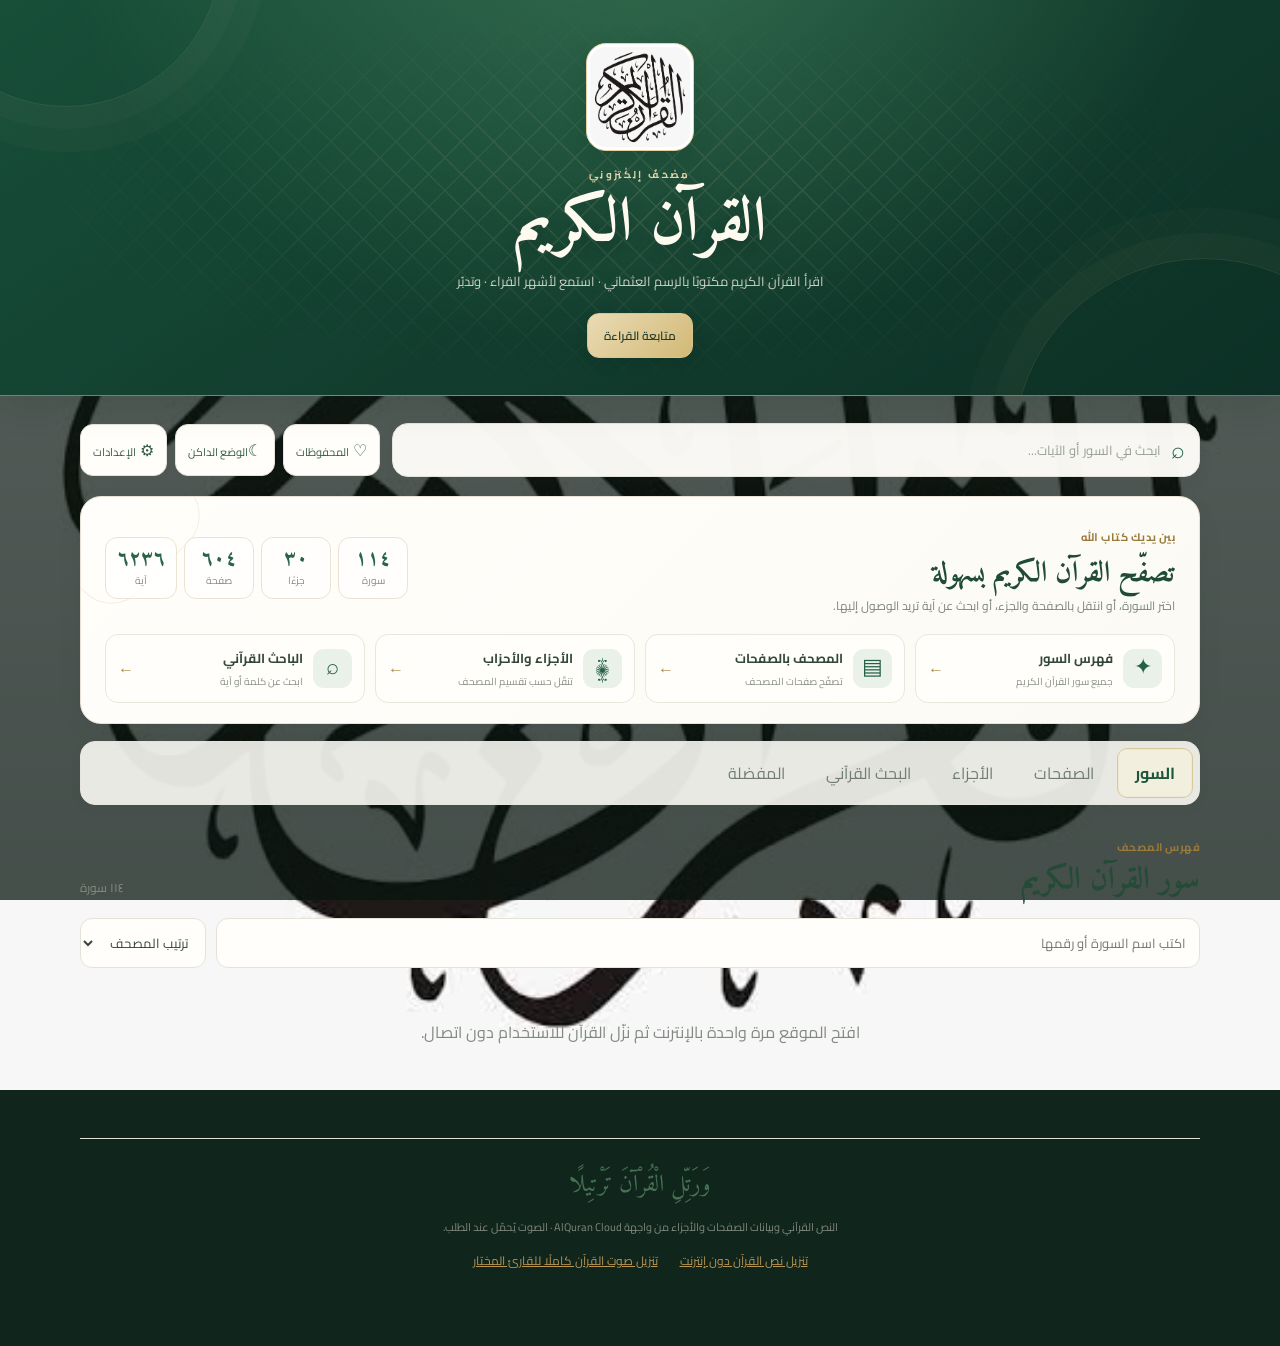
==== commit 064f1435: "Refresh app stylesheet cache version" ====
--- a/index.html
+++ b/index.html
@@ -108,7 +108,7 @@
 }
 
 </style>
-<link rel="stylesheet" href="style.css?v=36">
+<link rel="stylesheet" href="style.css?v=37">
 <meta name="theme-color" id="themeColorMeta" content="#123f30">
 <title>القرآن الكريم — مصحف إلكتروني للقراءة والاستماع</title>
 <script type="application/ld+json">{"@context":"https://schema.org","@type":"WebSite","name":"القرآن الكريم","alternateName":"مصحف إلكتروني","url":"https://sadman8987-dev.github.io/quran/","inLanguage":"ar","description":"مصحف إلكتروني عربي سريع للقراءة والاستماع والبحث في القرآن الكريم."}</script>
--- a/style.css
+++ b/style.css
@@ -24,9 +24,14 @@
   min-height: 100vh;
   margin: 0;
   color: var(--text);
-  background:
-    radial-gradient(ellipse at 50% 0, rgba(209, 192, 147, .11), transparent 38rem),
-    var(--bg);
+  background-color: #10251c;
+  background-image:
+    linear-gradient(rgba(7, 20, 14, .66), rgba(7, 20, 14, .74)),
+    url("mushaf-calligraphy.jpeg");
+  background-position: center center;
+  background-size: cover;
+  background-repeat: no-repeat;
+  background-attachment: fixed;
   font-family: Cairo, Arial, sans-serif;
   -webkit-font-smoothing: antialiased;
 }
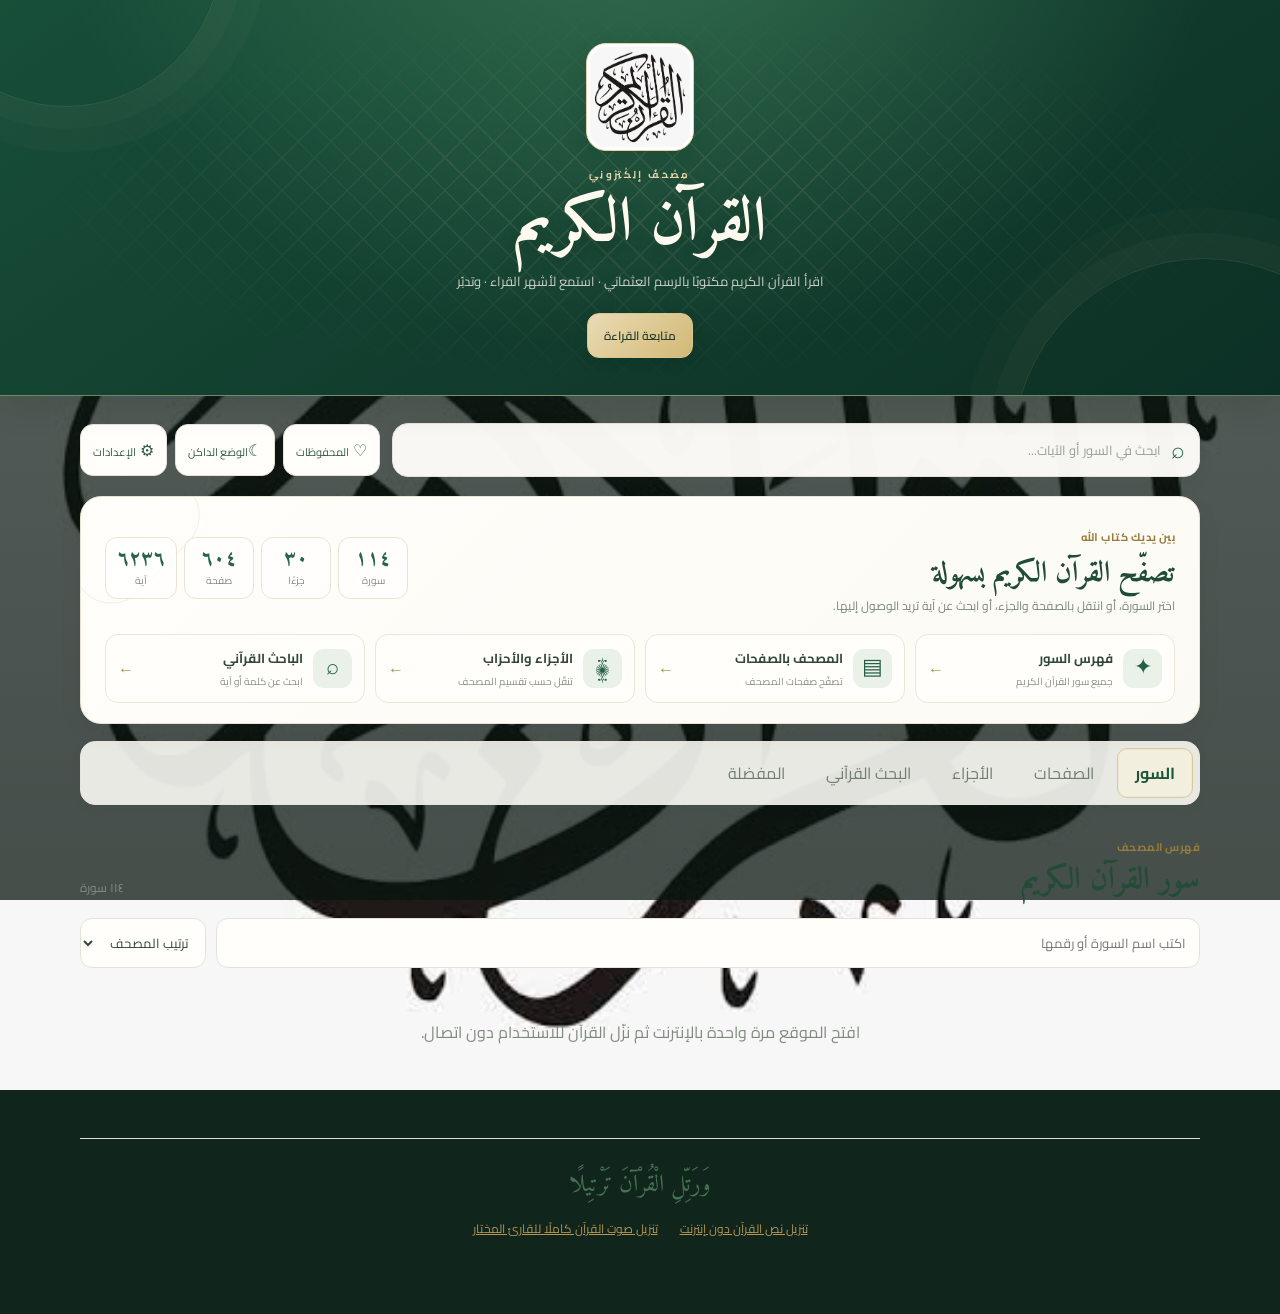
==== commit cd0c9aac: "Remove AlQuran Cloud source text from page" ====
--- a/index.html
+++ b/index.html
@@ -172,7 +172,7 @@
   <article id="quranText" class="quran-text" lang="ar" dir="rtl" translate="no"><div class="loading">اختر سورة للبدء</div></article>
   <div class="reader-bottom"><button id="prevSurah" class="btn btn-outline">السورة السابقة</button><button id="nextSurah" class="btn btn-gold">السورة التالية</button></div>
  </section>
- <footer class="site-footer"><span>وَرَتِّلِ الْقُرْآنَ تَرْتِيلًا</span><p>النص القرآني وبيانات الصفحات والأجزاء من واجهة AlQuran Cloud · الصوت يُحمّل عند الطلب.</p><div style="display:flex;gap:10px;justify-content:center;flex-wrap:wrap;margin-top:10px"><button id="downloadQuran" class="text-btn">تنزيل نص القرآن دون إنترنت</button><button id="downloadAudioAll" class="text-btn">تنزيل صوت القرآن كاملًا للقارئ المختار</button></div><div id="offlineStatus" class="muted small" aria-live="polite"></div></footer>
+ <footer class="site-footer"><span>وَرَتِّلِ الْقُرْآنَ تَرْتِيلًا</span><div style="display:flex;gap:10px;justify-content:center;flex-wrap:wrap;margin-top:10px"><button id="downloadQuran" class="text-btn">تنزيل نص القرآن دون إنترنت</button><button id="downloadAudioAll" class="text-btn">تنزيل صوت القرآن كاملًا للقارئ المختار</button></div><div id="offlineStatus" class="muted small" aria-live="polite"></div></footer>
 </main>
 <dialog id="settingsDialog" class="modal"><form method="dialog"><div class="modal-head"><h2>إعدادات القراءة</h2><button class="close-btn" aria-label="إغلاق">×</button></div><label>مظهر القراءة<select id="readingTheme" class="field"><option value="dark">أخضر داكن</option><option value="cream">ورق عاجي</option><option value="light">فاتح</option></select></label><label>حجم الخط<input id="fontRange" type="range" min="22" max="42" value="31"></label><p class="muted small">يتم حفظ تفضيلاتك على هذا الجهاز فقط.</p><button class="btn btn-gold full">حفظ</button></form></dialog>
 <script>
